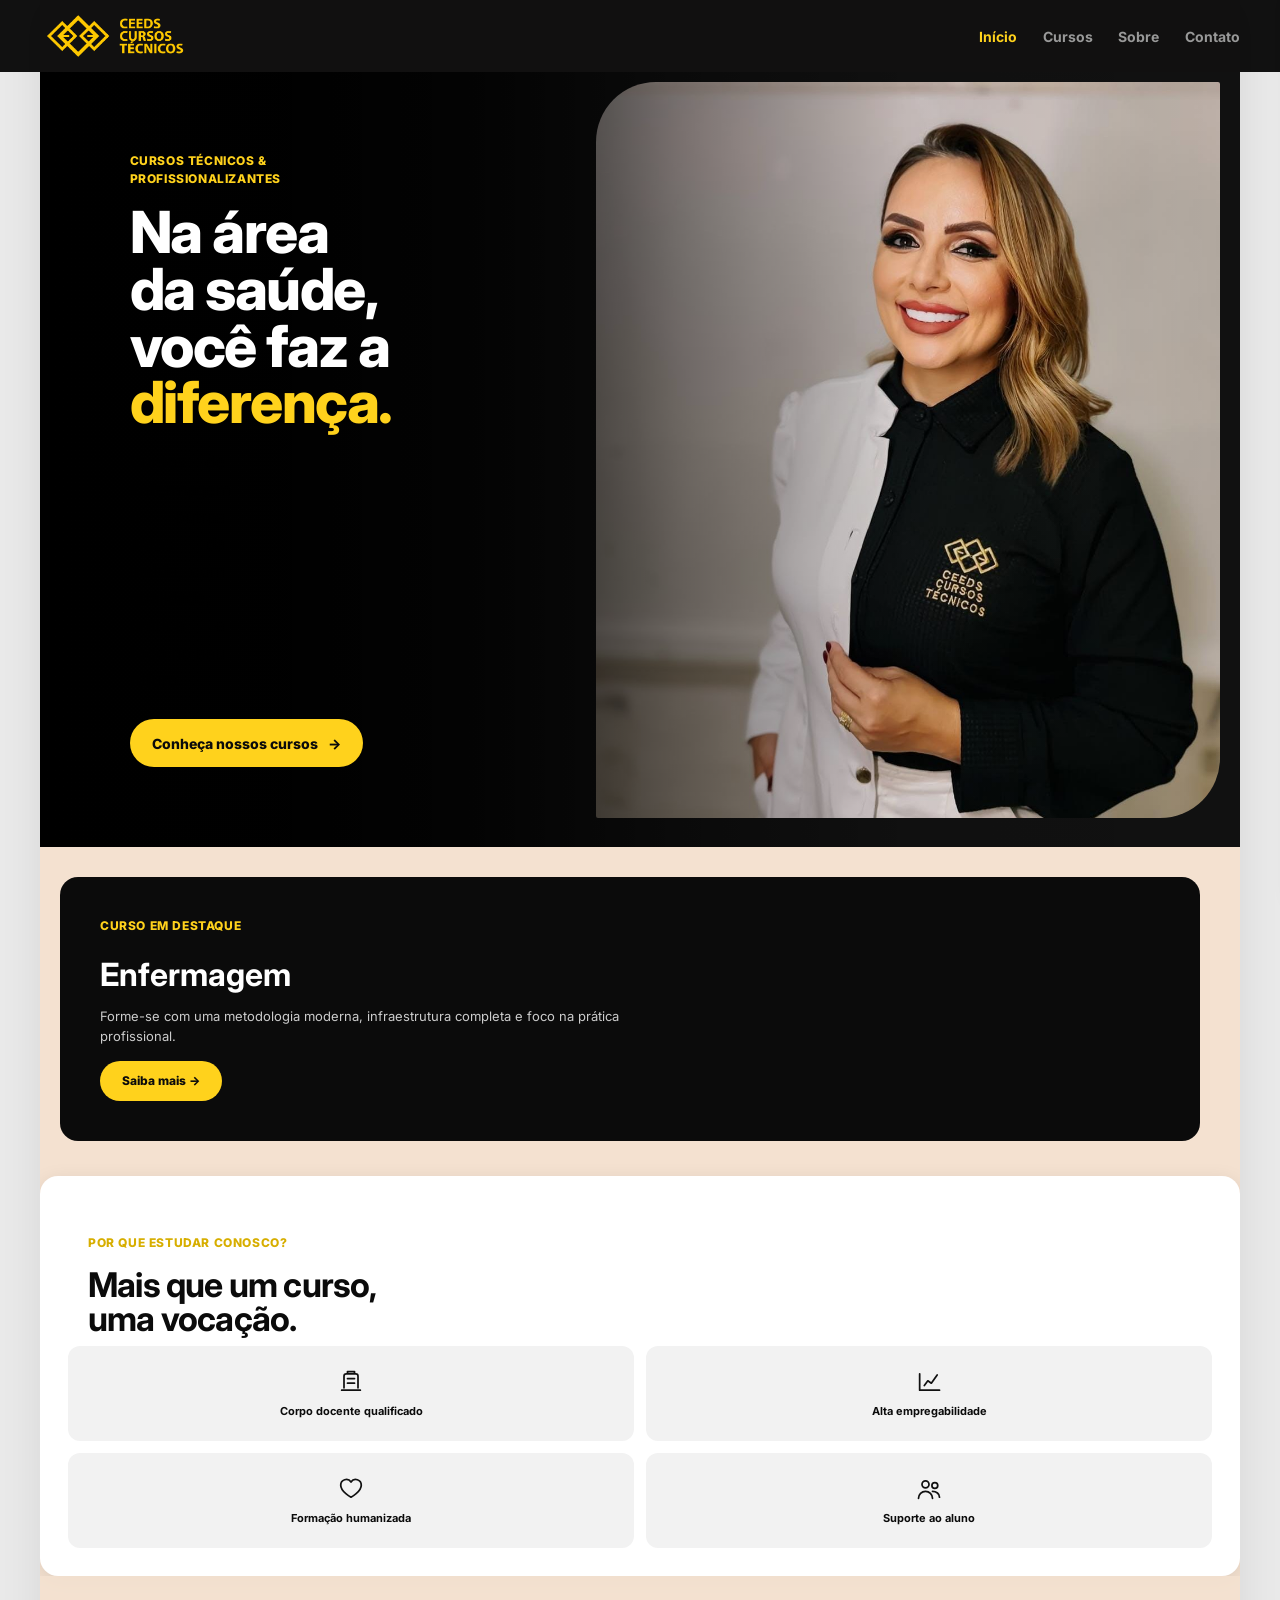
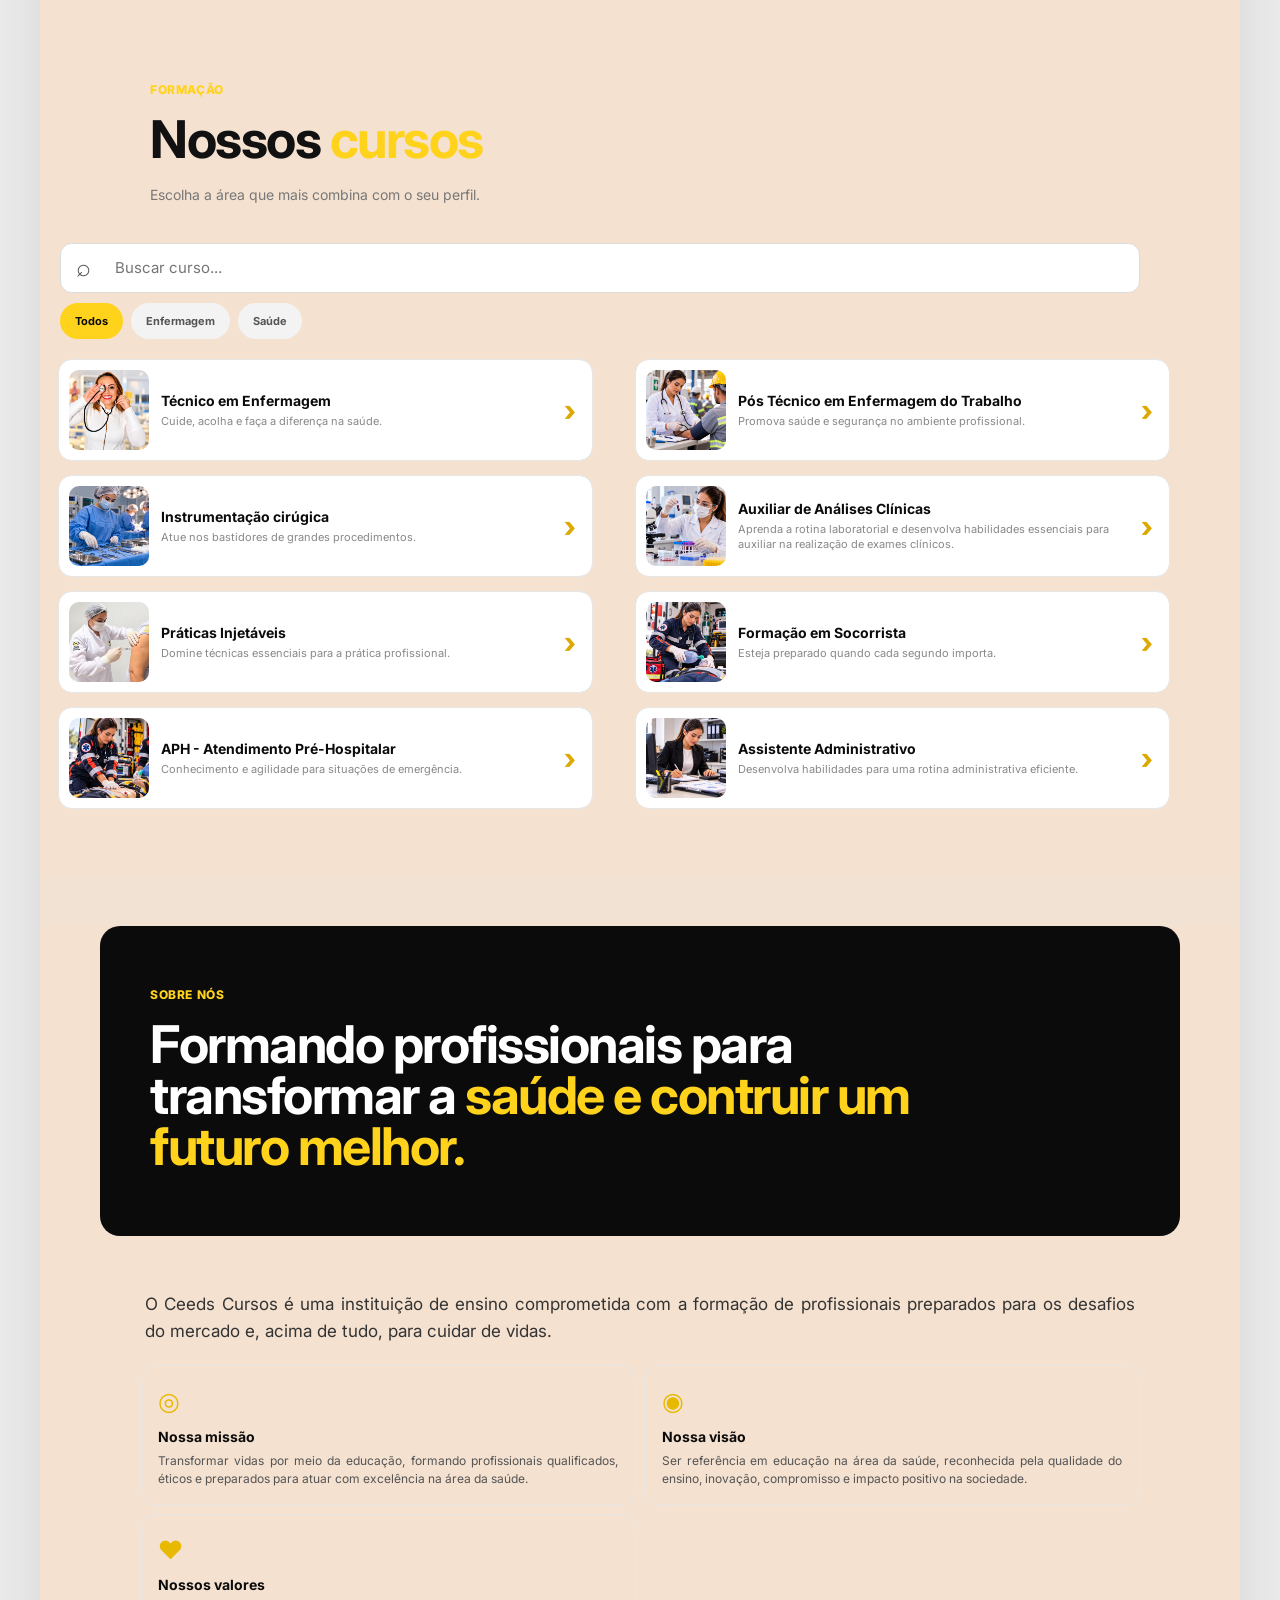
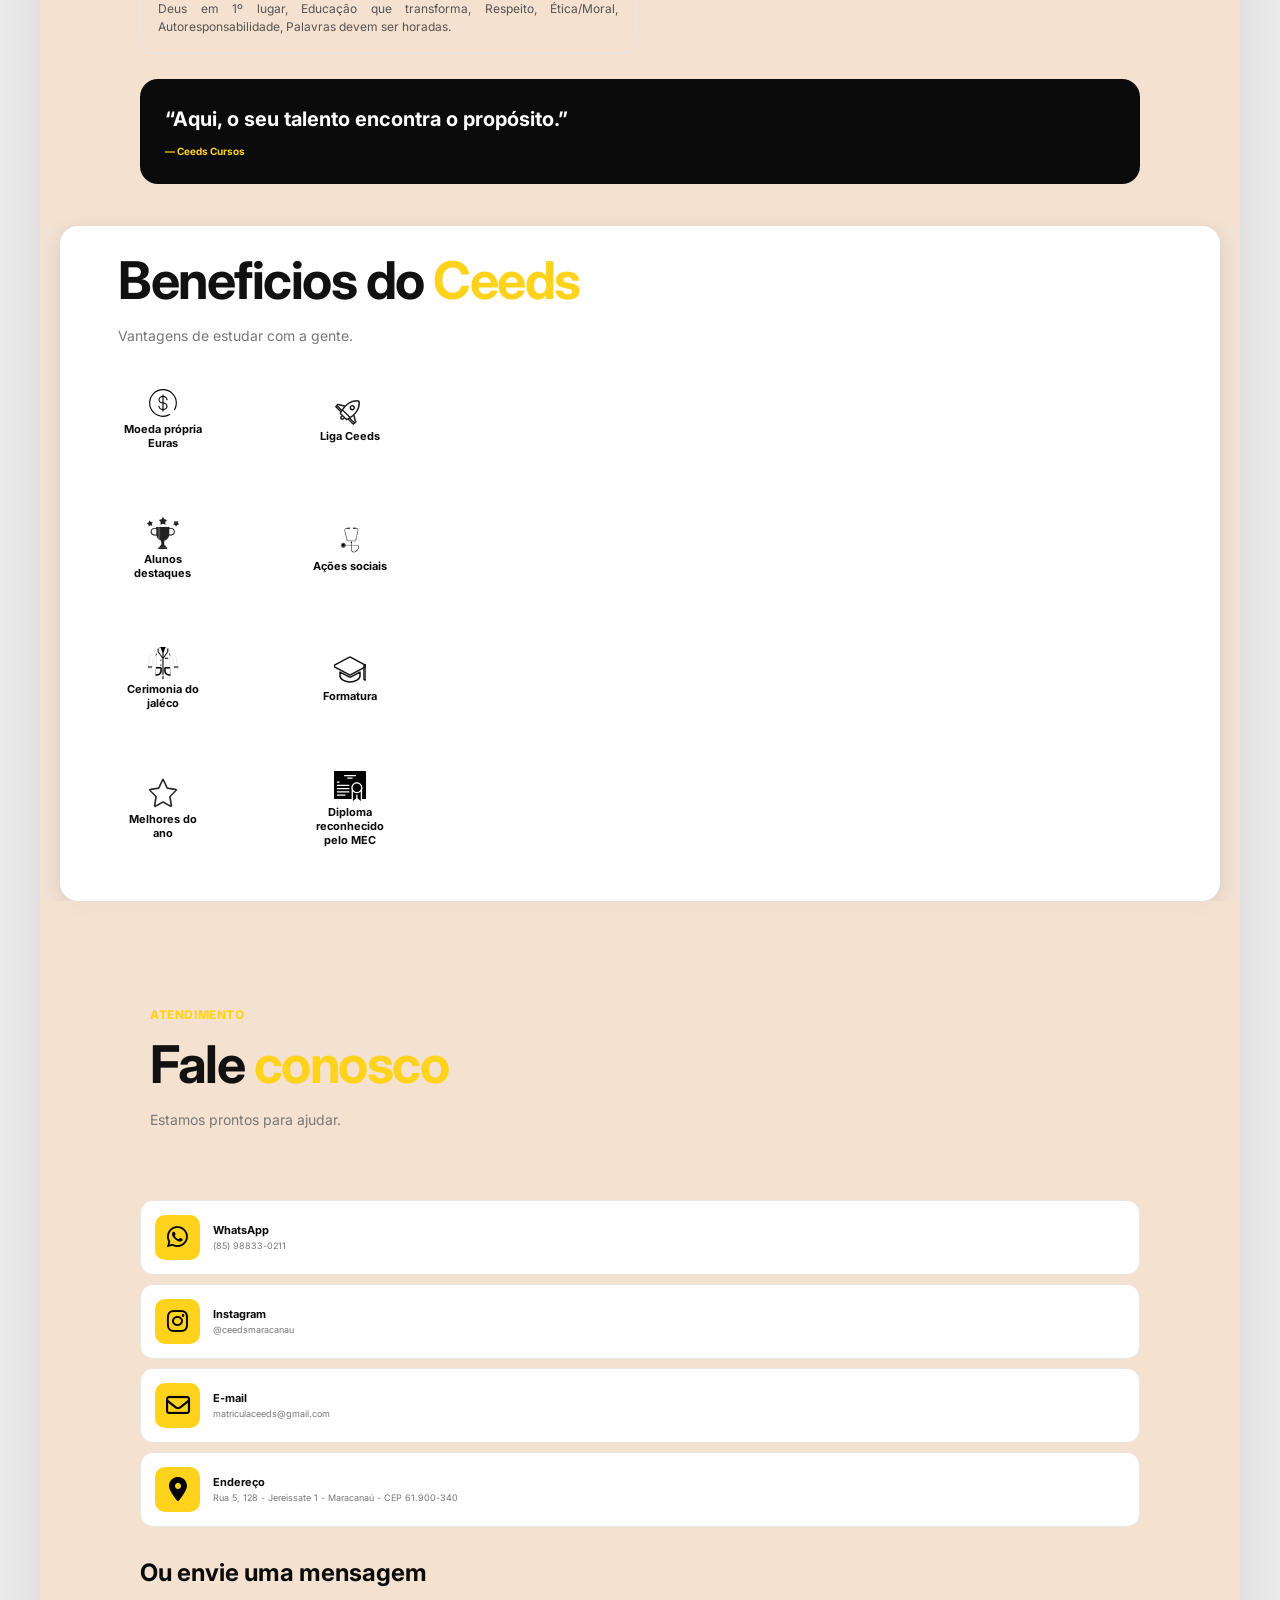
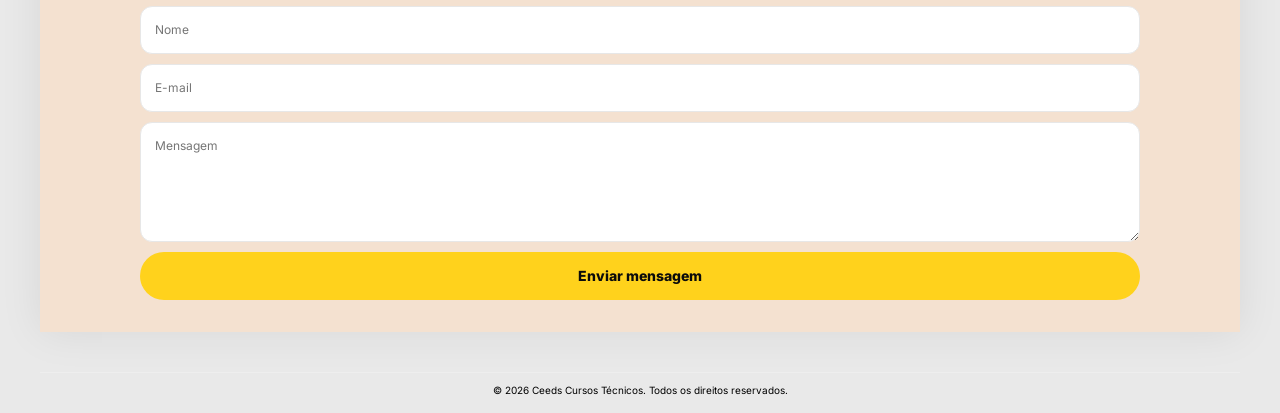
==== index.html @ 7eb90f72 "Add files via upload" ====
<!DOCTYPE html>
<html lang="pt-BR">

<head>
    <meta charset="UTF-8">
    <meta name="viewport" content="width=device-width, initial-scale=1.0">
    <meta name="description" content="Saúde em Foco - cursos na área da saúde">
    <title>CEEDS CURSOS | Formação para um futuro melhor</title>
    <link rel="stylesheet" href="style.css">
    <link rel="preconnect" href="https://fonts.googleapis.com">
    <link rel="preconnect" href="https://fonts.gstatic.com" crossorigin>
    <link rel="stylesheet" href="https://cdnjs.cloudflare.com/ajax/libs/font-awesome/6.5.2/css/all.min.css">
    <link rel="stylesheet" href="https://cdnjs.cloudflare.com/ajax/libs/font-awesome/6.5.2/css/all.min.css">
    <link href="https://fonts.googleapis.com/css2?family=Inter:wght@400;500;600;700;800&display=swap" rel="stylesheet">
</head>

<body>

    <!-- ================= HEADER ================= -->
    <header class="header" id="header">

        <a href="#inicio" class="logo">
            <img src="img/Logo-CEEDS-H2.png" alt="logo-ceeds">
        </a>

        <nav class="nav">
            <a href="#inicio" class="active">Início</a>
            <a href="#cursos">Cursos</a>
            <a href="#sobre">Sobre</a>
            <a href="#contato">Contato</a>
        </nav>

        <button class="menu-button" id="menuButton" aria-label="Abrir menu">
            ☰
        </button>

    </header>

    <!-- Barra lateral -->
    <aside class="side-menu" id="sideMenu">

        <button class="close-menu" id="closeMenu" aria-label="Fechar menu">
            ×
        </button>

        <nav>
            <a href="#inicio">Início</a>
            <a href="#cursos">Nossos cursos</a>
            <a href="#sobre">Sobre nós</a>
            <a href="#contato">Contate-nos</a>
        </nav>

    </aside>

    <!-- Fundo escuro -->
    <div class="menu-overlay" id="menuOverlay"></div>

    <main>

        <!-- ================= INÍCIO ================= -->
        <section id="inicio" class="page hero-page">


            <div class="hero-image">

                <img src="img/IMG-20260929-WA0006.jpg" alt="Cursos de saúde">

                <div class="hero-content">
                    <span class="eyebrow">
                        CURSOS TÉCNICOS & <br>PROFISSIONALIZANTES
                    </span>

                    <h1>
                        Na área <br>
                        da saúde,<br>
                        você faz a <em><br>diferença.</em>
                    </h1>

                    <p>
                        Cursos de Enfermagem e outras áreas da saúde,
                        com qualidade, prática e foco no seu futuro.
                    </p>

                    <a href="#cursos" class="btn btn-yellow">
                        Conheça nossos cursos <span>→</span>
                    </a>
                </div>
            </div>

            <article class="featured-course">
                <div>
                    <span class="eyebrow" id="destaque">CURSO EM DESTAQUE</span>
                    <h2>Enfermagem</h2>
                    <p>Forme-se com uma metodologia moderna, infraestrutura completa e foco na prática
                        profissional.</p>
                    <a href="cursos/enfermagem.html" class="btn btn-yellow">Saiba mais →</a>
                </div>
                <div class="featured-photo"></div>
            </article>


            <div class="reason-container">
                <div class="section-title">
                    <span class="eyebrow dark">POR QUE ESTUDAR CONOSCO?</span>
                    <h2>Mais que um curso,<br>uma vocação.</h2>
                </div>

                <div class="reason-grid">

                    <div class="reason-item">
                        <svg viewBox="0 0 24 24" aria-hidden="true">
                            <path d="M4 19h16M6 17V7a2 2 0 0 1 2-2h8a2 2 0 0 1 2 2v10M9 5V3h6v2M9 9h6M9 13h6" />
                        </svg>
                        <b>Corpo docente qualificado</b>
                    </div>

                    <div class="reason-item">
                        <svg viewBox="0 0 24 24" aria-hidden="true">
                            <path d="M4 19V5M4 19h17M8 15l3-4 3 2 5-7" />
                        </svg>
                        <b>Alta empregabilidade</b>
                    </div>

                    <div class="reason-item">
                        <svg viewBox="0 0 24 24" aria-hidden="true">
                            <path
                                d="M20.8 8.8c0 5.5-8.8 10.2-8.8 10.2S3.2 14.3 3.2 8.8A4.8 4.8 0 0 1 12 6a4.8 4.8 0 0 1 8.8 2.8Z" />
                        </svg>
                        <b>Formação humanizada</b>
                    </div>

                    <div class="reason-item">
                        <svg viewBox="0 0 24 24" aria-hidden="true">
                            <circle cx="9" cy="8" r="3" />
                            <circle cx="17" cy="9" r="2.5" />
                            <path d="M3 20c0-3.3 2.7-6 6-6s6 2.7 6 6M15 14c3.3 0 6 2.2 6 5" />
                        </svg>
                        <b>Suporte ao aluno</b>
                    </div>
                </div>
            </div>

        </section>

        <!-- ================= CURSOS ================= -->
        <section id="cursos" class="page">
            <div class="page-header">
                <span class="eyebrow">FORMAÇÃO</span>
                <h1>Nossos <em>cursos</em></h1>
                <p>Escolha a área que mais combina com o seu perfil.</p>
            </div>
            <div class="search-box">
                <span>⌕</span>
                <input type="text" id="searchInput" placeholder="Buscar curso...">
            </div>

            <div class="filters">
                <button class="filter active" data-category="Todos">Todos</button>
                <button class="filter" data-category="Enfermagem">Enfermagem</button>
                <button class="filter" data-category="Saúde">Saúde</button>
            </div>

            <div class="course-list">

                <a href="cursos/enfermagem.html" class="course-card" data-category="Enfermagem">
                    <img src="img/enfermagem.png" alt="Técnico em Enfermagem">

                    <div class="course-info">
                        <h3>Técnico em Enfermagem</h3>
                        <p>Cuide, acolha e faça a diferença na saúde.</p>
                    </div>

                    <b>›</b>
                </a>

                <a href="cursos/enf.trabalho.html" class="course-card" data-category="Enfermagem">
                    <img src="img/postecnico.png">

                    <div class="course-info">
                        <h3>Pós Técnico em Enfermagem do Trabalho</h3>
                        <p>Promova saúde e segurança no ambiente profissional.</p>
                    </div>
                    <b>›</b>
                </a>

                <a href="cursos/instrumentacao.html" class="course-card" data-category="Saúde">
                    <img src="img/instrumentacao.png">

                    <div class="course-info">
                        <h3>Instrumentação cirúgica</h3>
                        <p>Atue nos bastidores de grandes procedimentos.</p>
                    </div>
                    <b>›</b>
                </a>

                <a href="cursos/an.clinica.html" class="course-card" data-category="Saúde">
                    <img src="img/an.clinicas.png">

                    <div class="course-info">
                        <h3>Auxiliar de Análises Clínicas</h3>
                        <p>Aprenda a rotina laboratorial e desenvolva habilidades essenciais para auxiliar na realização
                            de exames clínicos.</p>
                    </div>
                    <b>›</b>
                </a>

                <a href="cursos/injetaveis.html" class="course-card" data-category="Saúde">
                    <img src="img/injetaveis.png">

                    <div class="course-info">
                        <h3>Práticas Injetáveis</h3>
                        <p>Domine técnicas essenciais para a prática profissional.</p>
                    </div>
                    <b>›</b>
                </a>

                <a href="cursos/socorrista.html" class="course-card" data-category="Saúde">
                    <img src="img/socorrista.png">

                    <div class="course-info">
                        <h3>Formação em Socorrista</h3>
                        <p>Esteja preparado quando cada segundo importa.</p>
                    </div>
                    <b>›</b>
                </a>

                <a href="cursos/aph.html" class="course-card" data-category="Saúde">
                    <img src="img/aph.png">

                    <div class="course-info">
                        <h3>APH - Atendimento Pré-Hospitalar</h3>
                        <p>Conhecimento e agilidade para situações de emergência.</p>
                    </div>
                    <b>›</b>
                </a>

                <a href="cursos/adm.html" class="course-card" data-category="Saúde">
                    <img src="img/adm.jpg">

                    <div class="course-info">
                        <h3>Assistente Administrativo</h3>
                        <p>Desenvolva habilidades para uma rotina administrativa eficiente.</p>
                    </div>
                    <b>›</b>
                </a>

            </div>
        </section>

        <!-- ================= SOBRE ================= -->
        <section id="sobre" class="page">
            <div class="page-header dark-header">
                <span class="eyebrow">SOBRE NÓS</span>
                <h1>Formando profissionais para transformar a <em> saúde e contruir um futuro melhor.</em></h1>
            </div>

            <div class="content">
                <p class="lead">O Ceeds Cursos é uma instituição de ensino comprometida com a formação de profissionais
                    preparados para os desafios do mercado e, acima de tudo, para cuidar de vidas.</p>

                <div class="mission-grid">
                    <div><span>◎</span>
                        <h3>Nossa missão</h3>
                        <p>Transformar vidas por meio da educação, formando profissionais qualificados, éticos e
                            preparados para atuar com excelência na área da saúde.</p>
                    </div>
                    <div><span>◉</span>
                        <h3>Nossa visão</h3>
                        <p>Ser referência em educação na área da saúde, reconhecida pela qualidade do ensino, inovação,
                            compromisso e impacto positivo na sociedade.</p>
                    </div>
                    <div><span>♥</span>
                        <h3>Nossos valores</h3>
                        <p>Deus em 1º lugar, Educação que transforma, Respeito, Ética/Moral, Autoresponsabilidade,
                            Palavras devem ser horadas.</p>
                    </div>
                </div>

                <div class="quote">“Aqui, o seu talento encontra o propósito.”<small>— Ceeds Cursos</small></div>
            </div>
        </section>

        <!-- ================= Beneficios ================= -->
        <section id="processo" class="page">
            <div class="page-header">
                <h1>Beneficios do <em>Ceeds</em></h1>
                <p>Vantagens de estudar com a gente.</p>
            </div>

            <div class="beneficio-grid">
                <div class="beneficio">
                    <svg viewBox="0 0 24 24" fill="none" xmlns="http://www.w3.org/2000/svg"
                        transform="rotate(0)matrix(-1, 0, 0, -1, 0, 0)">
                        <g id="SVGRepo_bgCarrier" stroke-width="0"></g>
                        <g id="SVGRepo_tracerCarrier" stroke-linecap="round" stroke-linejoin="round"></g>
                        <g id="SVGRepo_iconCarrier">
                            <path d="M12 6V18" stroke="#000000" stroke-width="0.8399999999999999"
                                stroke-linecap="round"></path>
                            <path
                                d="M15 9.5C15 8.11929 13.6569 7 12 7C10.3431 7 9 8.11929 9 9.5C9 10.8807 10.3431 12 12 12C13.6569 12 15 13.1193 15 14.5C15 15.8807 13.6569 17 12 17C10.3431 17 9 15.8807 9 14.5"
                                stroke="#000000" stroke-width="0.8399999999999999" stroke-linecap="round"></path>
                            <path
                                d="M7 3.33782C8.47087 2.48697 10.1786 2 12 2C17.5228 2 22 6.47715 22 12C22 17.5228 17.5228 22 12 22C6.47715 22 2 17.5228 2 12C2 10.1786 2.48697 8.47087 3.33782 7"
                                stroke="#000000" stroke-width="0.8399999999999999" stroke-linecap="round"></path>
                        </g>
                    </svg>
                    <b>Moeda própria<br>Euras</b>
                </div>

                <div class="beneficio">
                    <svg version="1.0" id="Layer_1" xmlns="http://www.w3.org/2000/svg"
                        xmlns:xlink="http://www.w3.org/1999/xlink" viewBox="-7.68 -7.68 79.36 79.36"
                        enable-background="new 0 0 64 64" xml:space="preserve" fill="#000000" transform="rotate(45)"
                        stroke="#000000" stroke-width="0.256">
                        <g id="SVGRepo_bgCarrier" stroke-width="0"></g>
                        <g id="SVGRepo_tracerCarrier" stroke-linecap="round" stroke-linejoin="round"></g>
                        <g id="SVGRepo_iconCarrier">
                            <g>
                                <path fill="#000000"
                                    d="M63.029,42.285l-15.054-9.032c0,0.004,0,0.009-0.001,0.013C47.984,32.844,48,32.427,48,32 c0-16.026-7.692-26.865-14.891-31.664C32.773,0.112,32.387,0,32,0s-0.773,0.112-1.109,0.336C23.692,5.135,16,15.974,16,32 c0,0.427,0.016,0.844,0.025,1.266c-0.001-0.004-0.001-0.009-0.001-0.013L0.971,42.285C0.368,42.646,0,43.297,0,44v6 c0,1.104,0.896,2,2,2h17.188c0.516,1.627,0.904,2.617,0.954,2.742C20.447,55.502,21.183,56,22,56h5c0,4.785,2.585,8,5,8 c2.396,0,4.961-3.166,5-7.891c0.002-0.036,0.003-0.072,0.003-0.109H42c0.817,0,1.553-0.498,1.857-1.258 c0.05-0.125,0.438-1.115,0.954-2.742H62c1.104,0,2-0.896,2-2v-6C64,43.297,63.632,42.646,63.029,42.285z M32,2c6,4,14,14,14,30 c0,4.401-0.539,8.531-1.221,12H19.221C18.539,40.531,18,36.401,18,32C18,16,26,6,32,2z M2,44l14.117-8.471 c0.234,3.901,0.814,7.484,1.472,10.471H2V44z M2,50v-2h16.059c0.182,0.728,0.362,1.396,0.54,2.022 c-0.003-0.008-0.005-0.015-0.007-0.022H2z M32,62c-1,0-3-2-3-6h6C35,60,33,62,32,62z M42,54H22c0,0-1.254-3.136-2.357-8h24.715 C43.254,50.864,42,54,42,54z M62,50H45.408c-0.002,0.008-0.004,0.015-0.007,0.022c0.178-0.626,0.358-1.295,0.54-2.022H62V50z M62,46H46.411c0.657-2.986,1.237-6.569,1.472-10.471L62,44V46z">
                                </path>
                                <path fill="#000000"
                                    d="M32,30c3.313,0,6-2.687,6-6s-2.687-6-6-6s-6,2.687-6,6S28.687,30,32,30z M32,20c2.209,0,4,1.791,4,4 s-1.791,4-4,4s-4-1.791-4-4S29.791,20,32,20z">
                                </path>
                            </g>
                        </g>
                    </svg>
                    <b>Liga Ceeds</b>
                </div>

                <div class="beneficio">
                    <svg version="1.1" id="Layer_1" xmlns="http://www.w3.org/2000/svg"
                        xmlns:xlink="http://www.w3.org/1999/xlink" viewBox="0 0 512 512" xml:space="preserve"
                        fill="#000000">
                        <g id="SVGRepo_bgCarrier" stroke-width="0"></g>
                        <g id="SVGRepo_tracerCarrier" stroke-linecap="round" stroke-linejoin="round"></g>
                        <g id="SVGRepo_iconCarrier">
                            <g>
                                <path style="fill:#212121;"
                                    d="M150.085,294.683h-31.549c-33.241,0-60.285-27.044-60.285-60.285s27.044-60.285,60.285-60.285 h31.549c4.328,0,7.837,3.509,7.837,7.837c0,4.328-3.509,7.837-7.837,7.837h-31.549c-24.599,0-44.612,20.013-44.612,44.612 s20.013,44.612,44.612,44.612h31.549c4.328,0,7.837,3.509,7.837,7.837S154.413,294.683,150.085,294.683z">
                                </path>
                                <path style="fill:#212121;"
                                    d="M385.806,294.683h-31.549c-4.328,0-7.837-3.509-7.837-7.837s3.509-7.837,7.837-7.837h31.549 c24.599,0,44.612-20.013,44.612-44.612s-20.013-44.612-44.612-44.612h-31.549c-4.328,0-7.837-3.509-7.837-7.837 c0-4.328,3.509-7.837,7.837-7.837h31.549c33.241,0,60.285,27.044,60.285,60.285S419.047,294.683,385.806,294.683z">
                                </path>
                            </g>
                            <path style="fill:#212121;"
                                d="M273.922,435.635v-78.734h-43.505v78.734c0,13.374-10.842,24.215-24.216,24.215l0,0v22.675h92.744 v-22.675h-0.808C284.763,459.851,273.922,449.009,273.922,435.635z">
                            </path>
                            <rect x="230.41" y="351.397" style="fill:#212121;" width="43.133" height="48.857"></rect>
                            <path style="fill:#212121;"
                                d="M354.257,161.958v113.072c0,56.148-45.939,102.085-102.085,102.085l0,0 c-56.148,0-102.085-45.939-102.085-102.085V161.958H354.257z">
                            </path>
                            <g>
                                <path style="opacity:0.47;fill:#212121;enable-background:new ;"
                                    d="M323.114,161.958v81.928 c0,56.148-45.939,102.085-102.085,102.085l0,0c-20.148,0-38.98-5.916-54.848-16.096c18.189,28.352,49.991,47.239,85.991,47.239l0,0 c56.148,0,102.085-45.939,102.085-102.085V161.958H323.114z">
                                </path>
                                <polygon style="fill:#212121;"
                                    points="28.643,85.924 40.895,57.281 61.398,80.736 92.425,83.537 76.454,110.285 83.378,140.659 53.005,133.735 26.256,149.706 23.455,118.679 0,98.176 ">
                                </polygon>
                                <polygon style="fill:#212121;"
                                    points="233.163,37.611 255.835,1.761 278.317,37.731 319.418,48.216 292.156,80.713 294.885,123.041 255.554,107.156 216.14,122.831 219.094,80.517 192.006,47.877 ">
                                </polygon>
                                <polygon style="fill:#212121;"
                                    points="465.212,76.285 494.128,64.695 492.041,95.778 512,119.699 481.793,127.319 465.212,153.692 448.629,127.319 418.422,119.699 438.381,95.778 436.294,64.695 ">
                                </polygon>
                            </g>
                            <rect x="186.295" y="482.531" style="fill:#32312f;" width="131.647" height="27.708"></rect>
                            <rect x="150.089" y="161.957" style="fill:#212121;" width="204.173" height="33.924"></rect>
                            <rect x="186.295" y="496.376" style="fill:#212121;" width="131.647" height="13.854"></rect>
                            <path style="opacity:0.22;fill:#FFFFFF;enable-background:new ;"
                                d="M174.372,340.382c9.583,11.446,21.614,20.777,35.268,27.17 V161.958h-35.268V340.382z">
                            </path>
                        </g>
                    </svg>
                    <b>Alunos<br>destaques</b>
                </div>

                <div class="beneficio">
                    <svg viewBox="-61.44 -61.44 1146.88 1146.88" class="icon" version="1.1"
                        xmlns="http://www.w3.org/2000/svg" fill="#000000" stroke="#000000" stroke-width="6.144">
                        <g id="SVGRepo_bgCarrier" stroke-width="0"></g>
                        <g id="SVGRepo_tracerCarrier" stroke-linecap="round" stroke-linejoin="round"></g>
                        <g id="SVGRepo_iconCarrier">
                            <path d="M272.2 696.2m-59.3 0a59.3 59.3 0 1 0 118.6 0 59.3 59.3 0 1 0-118.6 0Z"
                                fill="#000000"></path>
                            <path
                                d="M392.1 485.4l-62.5-253v-0.1c-0.6-3-1.4-6.3-2.2-9.8-7.2-31.8-18.1-79.8 7.2-111.5 15.8-19.7 43.3-29.7 81.9-29.7v15c-33.8 0-57.4 8.1-70.2 24.1-20.8 26.1-10.9 69.8-4.3 98.8 0.8 3.5 1.6 6.8 2.2 9.9l62.4 252.8-14.5 3.5zM731.5 485.1l-14.6-3.6 62.4-252.4c0.9-4.6 2-9.5 3.1-14.6 6.6-29.7 15.6-70.4-3.8-94.6-12.6-15.7-36.6-23.7-71.5-23.7v-15c40.2 0 67.4 9.6 83.2 29.3 23.9 29.8 14 74.5 6.8 107.2-1.1 5.2-2.2 10-3.1 14.4l-0.1 0.4-62.4 252.6zM645.6 952.4c-22.4 0-44.1-7.9-61.5-22.6-21.3-18.1-33.6-44.6-33.6-72.6l0.5-254.6h21.5l-0.2 84.8h188.1c20.1 0 38.4 8.4 51.4 23.8 12.4 14.5 19.3 34.1 19.5 55 0.4 39.7-20.4 82.6-58.6 120.8-33.8 33.8-76.6 58.4-111.7 64.1-5.1 0.9-10.2 1.3-15.4 1.3zM559 610.6l-0.4 246.6c0 25.6 11.2 49.9 30.7 66.5s45.2 23.7 70.5 19.6c33.5-5.5 74.7-29.2 107.4-61.9 36.7-36.7 56.7-77.5 56.3-115-0.2-19.1-6.5-36.8-17.6-49.9-11.7-13.7-27.4-21-45.3-21H572.4v5.5h180.8c40.8 0 63.4 24.3 63.7 68.4 0.2 33.1-18.8 71.6-51.9 105.7-30.2 31-68.7 54.6-100.5 61.5-26.1 5.7-50.6 0.5-69.1-14.4-19.9-16-31.2-42.4-31.2-72.3l0.4-239.3H559z m13.4 98.4l-0.3 140.9c0 27.5 10.3 51.5 28.2 66 16.6 13.4 38.7 17.9 62.3 12.8 30.4-6.6 67.4-29.3 96.5-59.2 31.7-32.6 49.8-69.1 49.7-100.1-0.1-27.6-9.9-60.4-55.7-60.4H572.4z"
                                fill="#000000"></path>
                            <path
                                d="M557.3 709h-216v-21.5h215.8v8H349.3v5.5h208zM272.2 728.3c-17.7 0-32.1-14.4-32.1-32.1 0-17.7 14.4-32.1 32.1-32.1s32.1 14.4 32.1 32.1c0.1 17.7-14.3 32.1-32.1 32.1z m0-56.3c-13.3 0-24.1 10.8-24.1 24.1s10.8 24.1 24.1 24.1 24.1-10.8 24.1-24.1c0.1-13.2-10.8-24.1-24.1-24.1z"
                                fill="#000000"></path>
                            <path
                                d="M272.2 780.7c-46.6 0-84.5-37.9-84.5-84.5s37.9-84.5 84.5-84.5 84.5 37.9 84.5 84.5c0.1 46.6-37.8 84.5-84.5 84.5z m0-154.1c-38.3 0-69.5 31.2-69.5 69.5s31.2 69.5 69.5 69.5 69.5-31.2 69.5-69.5-31.1-69.5-69.5-69.5z"
                                fill="#000000"></path>
                            <path d="M581.4 615.7h-38.9v-52.5h38.9v52.5z m-24-15h8.9v-22.5h-8.9v22.5z" fill="#000000">
                            </path>
                            <path
                                d="M657.1 570H466.4c-37.2 0-63.8-25-78.9-74.3v-0.2l-2-7.9c-0.6-2.4-0.1-4.9 1.4-6.9s3.8-3.1 6.3-3.1h14.5c3 0 5.6 2 6.4 4.8 11 37.9 24.6 59.8 62 59.8h171.5c36.6 0 49.2-19.3 62.3-59.9 0.9-2.8 3.5-4.7 6.4-4.7h14.4c2.5 0 4.8 1.1 6.3 3.1s2 4.5 1.4 6.9l-2 7.6c-14.1 48.3-42.2 74.8-79.3 74.8z m-261.9-76.5c14.2 46.1 37.5 68.6 71.2 68.6h190.7c18 0 33.6-6.9 46.3-20.6 10.7-11.6 19.5-28.3 25.3-48.3l1.9-7.4h-13.5c-13.9 42.8-28.6 64.5-69.6 64.5H476.1c-41.7 0-58-25.8-69.4-64.5h-13.6l2.1 7.7zM494.2 86.6V91h-72v-4.4h72m3-15h-78c-6.6 0-12 5.4-12 12V94c0 6.6 5.4 12 12 12h78c6.6 0 12-5.4 12-12V83.6c0-6.6-5.4-12-12-12zM702.4 86.6V91h-72v-4.4h72m3-15h-78c-6.6 0-12 5.4-12 12V94c0 6.6 5.4 12 12 12h78c6.6 0 12-5.4 12-12V83.6c0-6.6-5.4-12-12-12z"
                                fill="#000000"></path>
                        </g>
                    </svg>
                    <b>Ações sociais</b>
                </div>

                <div class="beneficio">
                    <svg height="200px" width="200px" version="1.1" id="Layer_1" xmlns="http://www.w3.org/2000/svg"
                        xmlns:xlink="http://www.w3.org/1999/xlink" viewBox="0 0 512 512" xml:space="preserve"
                        fill="#000000">
                        <g id="SVGRepo_bgCarrier" stroke-width="0"></g>
                        <g id="SVGRepo_tracerCarrier" stroke-linecap="round" stroke-linejoin="round"></g>
                        <g id="SVGRepo_iconCarrier">
                            <path style="fill:#ffffff;"
                                d="M495.792,351.535H442.27c-2.577,0-4.772-1.873-5.175-4.419l-3.28-20.69l-2.591-16.321L410.848,181.53 l-11.086-12.048l-22.037-23.949l-19.184-20.856l8.976,194.09l1.097,23.709l4.326,93.686l1.108,23.677l2.16,46.68 c0.138,2.985-2.245,5.482-5.234,5.482H141.026c-2.988,0-5.372-2.496-5.234-5.482l2.16-46.68l6.531-141.072l8.965-193.755l0.01-0.334 l-14.336,15.579l-37.972,41.273L80.775,310.115l-2.591,16.311l-3.28,20.69c-0.403,2.545-2.598,4.419-5.175,4.419H16.207 c-3.289,0-5.765-2.995-5.146-6.224l3.615-18.884l3.135-16.332l28.891-150.862L151.683,38.201c1.724-1.975,3.709-3.647,5.904-4.974 c1.661-1.045,3.459-1.86,5.339-2.476c2.508-0.825,5.183-1.275,7.889-1.275h15.82l0.972-1.055L213.729,0h83.352l25.14,27.345 l1.003,1.087l0.951,1.045c0,0,9.644,0.031,16.091,0.042h2.288c1.829,0,3.605,0.24,5.339,0.711c4.775,1.264,9.101,4.159,12.424,7.973 l57.94,66.8l21.358,24.628l25.684,29.602l28.891,150.862l3.135,16.332l3.615,18.884C501.557,348.54,499.081,351.535,495.792,351.535 z">
                            </path>
                            <g>
                                <path style="fill:#000000;"
                                    d="M255.406,447.827c-4.512,0-8.169-3.657-8.169-8.169V174.699c0-4.512,3.657-8.169,8.169-8.169 s8.169,3.657,8.169,8.169v264.959C263.575,444.168,259.918,447.827,255.406,447.827z">
                                </path>
                                <path style="fill:#000000;"
                                    d="M340.266,29.523v39.353c0,4.368-1.318,8.627-3.769,12.232l-63.098,92.79 c-8.507,12.493-27.481,12.493-35.987,0l-63.098-92.79c-2.45-3.605-3.769-7.864-3.769-12.232V29.587 c0.12-0.032,0.229-0.076,0.348-0.109h15.739l27.099-29.474h83.346l27.099,29.474C324.179,29.479,333.818,29.511,340.266,29.523z">
                                </path>
                            </g>
                            <path style="fill:#000000;"
                                d="M213.73,0l32.227,93.692c3.092,8.989,15.806,8.989,18.898,0L297.082,0H213.73z"></path>
                            <g>
                                <path style="fill:#000000;"
                                    d="M374.038,459.832c-0.368,0.024-0.723,0.036-1.091,0.036h-18.533 c-43.801,0-79.445-35.644-79.445-79.445V342.48c0-13.102,10.612-23.715,23.715-23.715h68.832l1.102,23.715l4.328,93.673 L374.038,459.832z">
                                </path>
                                <path style="fill:#000000;"
                                    d="M237.039,342.48v37.943c0,43.801-35.644,79.445-79.445,79.445h-18.533 c-0.368,0-0.736-0.011-1.102-0.036l6.521-141.066h68.844C226.414,318.765,237.039,329.378,237.039,342.48z">
                                </path>
                            </g>
                            <path style="fill:#000000;"
                                d="M332.092,188.796H294.15c-4.512,0-8.169-3.657-8.169-8.169c0-4.512,3.657-8.169,8.169-8.169h37.942 c4.512,0,8.169,3.657,8.169,8.169C340.261,185.139,336.604,188.796,332.092,188.796z">
                            </path>
                            <g>
                                <path style="fill:#000000;"
                                    d="M221.613,218.703c-4.512,0-8.169-3.657-8.169-8.169v-3.558c0-4.512,3.657-8.169,8.169-8.169 c4.512,0,8.169,3.657,8.169,8.169v3.558C229.782,215.045,226.125,218.703,221.613,218.703z">
                                </path>
                                <path style="fill:#000000;"
                                    d="M221.613,299.07c-4.512,0-8.169-3.657-8.169-8.169v-3.558c0-4.512,3.657-8.169,8.169-8.169 c4.512,0,8.169,3.657,8.169,8.169v3.558C229.782,295.413,226.125,299.07,221.613,299.07z">
                                </path>
                            </g>
                            <g>
                                <polygon style="fill:#ffffff;"
                                    points="247.237,97.413 247.237,162.69 186.633,73.57 186.633,29.479 187.602,28.422 213.732,0.004 ">
                                </polygon>
                                <polygon style="fill:#ffffff;"
                                    points="297.082,0 263.575,97.413 263.575,162.686 324.178,73.573 324.178,29.479 ">
                                </polygon>
                            </g>
                            <path style="fill:#000000;"
                                d="M263.575,474.095V512h-16.338v-37.905c0-4.51,3.659-8.169,8.169-8.169 S263.575,469.587,263.575,474.095z">
                            </path>
                            <g>
                                <path style="fill:#ffffff;"
                                    d="M372.947,436.153h-18.533c-30.782,0-55.73-24.948-55.73-55.73V342.48h69.935L372.947,436.153z">
                                </path>
                                <path style="fill:#ffffff;"
                                    d="M139.058,436.153h18.533c30.782,0,55.73-24.948,55.73-55.73V342.48h-69.935L139.058,436.153z">
                                </path>
                            </g>
                            <g>
                                <path style="fill:#000000;"
                                    d="M497.319,326.43h-63.502l-2.592-16.328c0.087-0.01,0.163-0.01,0.251-0.01h62.717L497.319,326.43z">
                                </path>
                                <path style="fill:#000000;"
                                    d="M80.772,310.114L78.18,326.43H14.679l3.126-16.338h62.619 C80.543,310.092,80.653,310.092,80.772,310.114z">
                                </path>
                            </g>
                            <g>
                                <path style="fill:#000000;"
                                    d="M153.458,107.353v17.324l-14.336,15.579l6.207-33.656 C146.228,101.7,153.458,102.358,153.458,107.353z">
                                </path>
                                <path style="fill:#000000;"
                                    d="M358.551,107.353v17.324l14.336,15.579l-6.207-33.656 C365.781,101.7,358.551,102.358,358.551,107.353z">
                                </path>
                                <polygon style="fill:#000000;"
                                    points="153.448,125.012 153.458,124.677 153.458,124.991 "></polygon>
                            </g>
                        </g>
                    </svg>
                    <b>Cerimonia do<br>jaléco</b>
                </div>

                <div class="beneficio">
                    <svg height="200px" width="200px" version="1.1" id="Icons" xmlns="http://www.w3.org/2000/svg"
                        xmlns:xlink="http://www.w3.org/1999/xlink" viewBox="0 0 32 32" xml:space="preserve"
                        fill="#000000">
                        <g id="SVGRepo_bgCarrier" stroke-width="0"></g>
                        <g id="SVGRepo_tracerCarrier" stroke-linecap="round" stroke-linejoin="round"></g>
                        <g id="SVGRepo_iconCarrier">
                            <style type="text/css">
                                .st0 {
                                    fill: #000000;
                                }
                            </style>
                            <g>
                                <path
                                    d="M31,26c-0.6,0-1-0.4-1-1V12c0-0.6,0.4-1,1-1s1,0.4,1,1v13C32,25.6,31.6,26,31,26z">
                                </path>
                            </g>
                            <g>
                                <path
                                    d="M16,21c-0.2,0-0.3,0-0.5-0.1l-15-8C0.2,12.7,0,12.4,0,12s0.2-0.7,0.5-0.9l15-8c0.3-0.2,0.6-0.2,0.9,0l15,8 c0.3,0.2,0.5,0.5,0.5,0.9s-0.2,0.7-0.5,0.9l-15,8C16.3,21,16.2,21,16,21z">
                                </path>
                            </g>
                            <path
                                d="M17.4,22.6C17,22.9,16.5,23,16,23s-1-0.1-1.4-0.4L6,18.1V22c0,3.1,4.9,6,10,6s10-2.9,10-6v-3.9L17.4,22.6z">
                            </path>
                        </g>
                    </svg>
                    <b>Formatura</b>
                </div>

                <div class="beneficio">
                    <svg version="1.0" id="Layer_1" xmlns="http://www.w3.org/2000/svg"
                        xmlns:xlink="http://www.w3.org/1999/xlink" width="256px" height="256px"
                        viewBox="-5.12 -5.12 74.24 74.24" enable-background="new 0 0 64 64" xml:space="preserve"
                        fill="#000000" stroke="#000000" stroke-width="1.7920000000000003">
                        <g id="SVGRepo_bgCarrier" stroke-width="0"></g>
                        <g id="SVGRepo_tracerCarrier" stroke-linecap="round" stroke-linejoin="round"></g>
                        <g id="SVGRepo_iconCarrier">
                            <path fill="#231F20"
                                d="M32.001,2.484c0.279,0,0.463,0.509,0.463,0.509l8.806,18.759l20.729,3.167L47,40.299L50.541,62 l-18.54-10.254L13.461,62l3.541-21.701L2.003,24.919l20.729-3.167L31.53,3.009C31.53,3.009,31.722,2.484,32.001,2.484 M32.001,0.007 c-0.775,0-1.48,0.448-1.811,1.15l-8.815,18.778L1.701,22.941c-0.741,0.113-1.356,0.632-1.595,1.343 c-0.238,0.71-0.059,1.494,0.465,2.031l14.294,14.657l-3.378,20.704c-0.124,0.756,0.195,1.517,0.822,1.957 C12.653,63.877,13.057,64,13.461,64c0.332,0,0.666-0.084,0.968-0.25l17.572-9.719l17.572,9.719c0.302,0.166,0.636,0.25,0.968,0.25 c0.404,0,0.808-0.123,1.151-0.366c0.627-0.44,0.946-1.201,0.822-1.957l-3.378-20.704l14.294-14.657 c0.523-0.537,0.703-1.321,0.465-2.031c-0.238-0.711-0.854-1.229-1.595-1.343l-19.674-3.006L33.812,1.157 C33.481,0.455,32.776,0.007,32.001,0.007L32.001,0.007z">
                            </path>
                        </g>
                    </svg>
                    <b>Melhores do<br>ano</b>
                </div></s>

                <div class="beneficio">
                    <svg style="fill:#000000; stroke:none; opacity:1;" fill="#000000" height="40px" width="40px"
                        version="1.1" id="Layer_1" xmlns="http://www.w3.org/2000/svg"
                        xmlns:xlink="http://www.w3.org/1999/xlink" viewBox="0 0 490 490" xml:space="preserve">
                        <g id="SVGRepo_bgCarrier" stroke-width="0"></g>
                        <g id="SVGRepo_tracerCarrier" stroke-linecap="round" stroke-linejoin="round"></g>
                        <g id="SVGRepo_iconCarrier">
                            <g>
                                <g>
                                    <g>
                                        <path
                                            d="M480,15.871H10c-5.523,0-10,4.477-10,10v410c0,5.523,4.477,10,10,10h260V299.577c-3.229-8.972-5-18.635-5-28.706 c0-46.869,38.131-85,85-85c46.869,0,85,38.131,85,85c0,10.071-1.771,19.733-5,28.706v146.294h50c5.523,0,10-4.477,10-10v-410 C490,20.349,485.523,15.871,480,15.871z M45,175.871h40v20H45V175.871z M175,395.871H45v-20h130V395.871z M235,345.871H45v-20 h190V345.871z M235,295.871H45v-20h190V295.871z M235,245.871H45v-20h190V245.871z M285,135.871h-80v-20h80V135.871z M335,95.871 H155v-20h180V95.871z">
                                        </path>
                                        <path
                                            d="M290,331.02v143.109l50-42.857v-55.4h20v55.4l50,42.857V331.02c-15.385,15.348-36.603,24.852-60,24.852 C326.603,355.872,305.385,346.368,290,331.02z">
                                        </path>
                                        <path
                                            d="M350,205.871c-35.841,0-65,29.159-65,65s29.159,65,65,65s65-29.159,65-65S385.841,205.871,350,205.871z">
                                        </path>
                                    </g>
                                </g>
                            </g>
                        </g>
                    </svg>

                    <b>Diploma reconhecido<br>pelo MEC</b>
                </div>
            </div>

        </section>

        <!-- ================= CONTATO ================= -->
        <section id="contato" class="page">

            <div class="page-header">
                <span class="eyebrow">ATENDIMENTO</span>
                <h1>Fale <em>conosco</em></h1>
                <p>Estamos prontos para ajudar.</p>
            </div>

            <div class="content">

                <div class="contact-list">

                    <!-- WhatsApp -->
                    <a href="https://wa.me/5585988330211" target="_blank">
                        <span><i class="fa-brands fa-whatsapp"></i></span>
                        <div>
                            <b>WhatsApp</b>
                            <small>(85) 98833-0211</small>
                        </div>
                    </a>

                    <!-- Instagram -->
                    <a href="https://instagram.com/ceedsmaracanau?psln=MXV3NGp5d204ZWxkNg%3D%3D" target="_blank">
                        <span><i class="fa-brands fa-instagram"></i></span>
                        <div>
                            <b>Instagram</b>
                            <small>@ceedsmaracanau</small>
                        </div>
                    </a>

                    <!-- E-mail -->
                    <a href="mailto:matriculaceeds@gmail.com">
                        <span><i class="fa-regular fa-envelope"></i></span>
                        <div>
                            <b>E-mail</b>
                            <small>matriculaceeds@gmail.com</small>
                        </div>
                    </a>

                    <!-- Endereço -->
                    <a>
                        <span><i class="fa-solid fa-location-dot"></i></span>
                        <div>
                            <b>Endereço</b>
                            <small>Rua 5, 128 - Jereissate 1 - Maracanaú - CEP 61.900-340</small>
                        </div>
                    </a>
                </div>

                <h2>Ou envie uma mensagem</h2>

                <form action="mailto:matriculaceeds@gmail.com" method="post" enctype="text/plain">

                    <input type="text" name="nome" placeholder="Nome" required>
                    <input type="email" name="email" placeholder="E-mail" required>
                    <textarea name="mensagem" placeholder="Mensagem" required></textarea>

                    <button class="btn btn-yellow" type="submit">
                        Enviar mensagem
                    </button>

                </form>
            </div>
        </section>
    </main>

    <footer>
        <div class="copyright">
            © 2026 Ceeds Cursos Técnicos.
            Todos os direitos reservados.
        </div>
    </footer>



    <script>


        const header = document.getElementById("header");
        const menuButton = document.getElementById("menuButton");
        const sideMenu = document.getElementById("sideMenu");
        const closeMenu = document.getElementById("closeMenu");
        const menuOverlay = document.getElementById("menuOverlay");


        // Detecta a rolagem
        window.addEventListener("scroll", () => {

            if (window.scrollY > 50) {
                header.classList.add("scrolled");
            } else {
                header.classList.remove("scrolled");
            }

        });


        // Abrir menu
        menuButton.addEventListener("click", () => {

            sideMenu.classList.add("active");
            menuOverlay.classList.add("active");

        });


        // Fechar menu
        closeMenu.addEventListener("click", () => {

            sideMenu.classList.remove("active");
            menuOverlay.classList.remove("active");

        });


        // Fechar clicando no fundo
        menuOverlay.addEventListener("click", () => {

            sideMenu.classList.remove("active");
            menuOverlay.classList.remove("active");

        });


        // Fechar ao clicar em um link
        document.querySelectorAll(".side-menu a").forEach(link => {

            link.addEventListener("click", () => {

                sideMenu.classList.remove("active");
                menuOverlay.classList.remove("active");

            });

        });



        const searchInput = document.getElementById("searchInput");
        const filterButtons = document.querySelectorAll(".filter");
        const courseCards = document.querySelectorAll(".course-card");

        let selectedCategory = "Todos";

        // Remove acentos e transforma tudo em minúsculo
        function normalizeText(text) {
            return text
                .toLowerCase()
                .normalize("NFD")
                .replace(/[\u0300-\u036f]/g, "");
        }

        function filterCourses() {

            const searchText = normalizeText(searchInput.value.trim());

            courseCards.forEach(course => {

                const title = normalizeText(
                    course.querySelector("h3").textContent
                );

                const description = normalizeText(
                    course.querySelector("p").textContent
                );

                const category = normalizeText(course.dataset.category);

                const selectedCat = normalizeText(selectedCategory);

                // Verifica a pesquisa
                const matchesSearch =
                    title.includes(searchText) ||
                    description.includes(searchText);

                // Verifica a categoria
                const matchesCategory =
                    selectedCategory === "Todos" ||
                    category === selectedCat;

                // Mostra ou esconde
                if (matchesSearch && matchesCategory) {
                    course.style.display = "flex";
                } else {
                    course.style.display = "none";
                }

            });
        }


        // Pesquisa enquanto digita
        searchInput.addEventListener("input", filterCourses);


        // Botões de categoria
        filterButtons.forEach(button => {

            button.addEventListener("click", () => {

                filterButtons.forEach(btn => {
                    btn.classList.remove("active");
                });

                button.classList.add("active");

                selectedCategory = button.dataset.category;

                filterCourses();

            });

        });


        lucide.createIcons();
    </script>

</body>

</html>
---- style.css ----
/* =========================================================
   CSS RESPONSIVO 
   Funciona em celular, tablet e computador
   ========================================================= */

:root {
    --yellow: #ffd21c;
    --yellow-dark: #e7b900;
    --black: #0b0b0b;
    --black-2: #151515;
    --white: #fff;
    --gray-50: #fafafa;
    --gray-100: #f3f3f3;
    --gray-200: #e7e7e7;
    --gray-500: #777;
    --radius: 18px;
    --shadow: 0 8px 25px rgba(0, 0, 0, .08);
}

* {
    margin: 0;
    padding: 0;
    box-sizing: border-box;
}

html {
    scroll-behavior: smooth;
    width: 100%;
    overflow-x: hidden;
}

body {
    width: 100%;
    min-width: 0;
    overflow-x: hidden;
    font-family: "Inter", Arial, sans-serif;
    background: #e9e9e9;
    color: var(--black);
    line-height: 1.5;
}

img,
svg,
video {
    display: block;
    max-width: 100%;
}

img {
    height: auto;
}

a {
    color: inherit;
    text-decoration: none;
}

button,
input,
textarea,
select {
    font: inherit;
    max-width: 100%;
}

button {
    border: 0;
    cursor: pointer;
}

/* ================= CONTAINER ================= */

main {
    width: 100%;
    max-width: 1200px;
    min-height: 100vh;
    margin: 0 auto;
    background: #f5e2d0d8;
    overflow: hidden;
}

.page {
    width: 100%;
    min-height: 100vh;
    margin: 0;
    background: #f5e2d0d8;
}

.content {
    width: 100%;
    max-width: 1100px;
    margin: 0 auto;
    padding: 32px clamp(16px, 4vw, 50px);
}

/* ================= HEADER ================= */

.header {
    position: fixed;
    z-index: 1000;
    top: 0;
    left: 0;
    right: 0;
    transform: none;
    width: 100%;
    height: 72px;
    padding: 10px clamp(16px, 4vw, 40px);
    display: flex;
    align-items: center;
    justify-content: space-between;
    gap: 20px;
    background: rgba(10, 10, 10, .97);
    color: #fff;
}

.header>* {
    min-width: 0;
}

.logo {
    display: flex;
    align-items: center;
    flex: 0 0 auto;
    min-width: 0;
}

.logo img {
    display: block;
    width: clamp(90px, 13vw, 150px);
    max-width: 100%;
    height: auto;
}

.nav {
    display: flex;
    align-items: center;
    justify-content: flex-end;
    gap: clamp(12px, 2vw, 28px);
    flex: 1 1 auto;
    min-width: 0;
}

.nav a {
    color: #999;
    font-size: clamp(11px, 1.2vw, 14px);
    font-weight: 700;
    white-space: nowrap;
}

.nav a:hover,
.nav a.active {
    color: var(--yellow);
}

.menu-button {
    display: none;
    flex: 0 0 auto;
    width: 42px;
    height: 42px;
    align-items: center;
    justify-content: center;
    background: transparent;
    color: var(--yellow);
    font-size: 28px;
}


/* ================= Scroll ================= */

/* Quando o header recebe .scrolled */
.header.scrolled .nav {
    display: none;
}

.header.scrolled .menu-button {
    display: flex;
    align-items: center;
    justify-content: center;
}


/* ================= BARRA LATERAL ================= */

.side-menu {
    position: fixed;

    top: 0;
    right: -300px;

    width: 280px;
    height: 100vh;

    background: #fff;

    z-index: 2000;

    padding: 80px 25px 30px;

    box-sizing: border-box;

    box-shadow: -5px 0 20px rgba(0, 0, 0, .15);

    transition: right .35s ease;
}

.side-menu.active {
    right: 0;
}


/* LINKS DA BARRA */

.side-menu nav {
    display: flex;
    flex-direction: column;
    gap: 8px;
}

.side-menu nav a {
    display: block;

    padding: 15px 10px;

    color: #111;
    text-decoration: none;

    font-size: 17px;
    font-weight: 600;

    border-radius: 8px;

    transition: .2s ease;
}

.side-menu nav a:hover {
    background: #f1b000;
    color: #fff;
}


/* BOTÃO FECHAR */

.close-menu {
    position: absolute;

    top: 18px;
    right: 20px;

    width: 40px;
    height: 40px;

    border: none;
    background: transparent;

    font-size: 32px;
    color: #111;

    cursor: pointer;
}


/* ================= FUNDO ESCURO ================= */

.menu-overlay {
    position: fixed;

    inset: 0;

    background: rgba(0, 0, 0, .45);

    z-index: 1500;

    opacity: 0;
    visibility: hidden;

    transition: .3s ease;
}

.menu-overlay.active {
    opacity: 1;
    visibility: visible;
}


/* ================= MOBILE ================= */

@media (max-width: 700px) {

    .nav {
        display: none;
    }

    .menu-button {
        display: flex;
        align-items: center;
        justify-content: center;
    }

    .logo img {
        width: 145px;
    }

}

/* ================= HERO ================= */

.hero-page {
    width: 100%;
    padding-top: 72px;
}

.hero-image {
    position: relative;
    width: 100%;
    min-height: clamp(420px, 60vw, 680px);
    overflow: hidden;
    background: #111;
}

.hero-image img {
    position: absolute;
    inset: 0;

    width: 100%;
    height: 100%;

    object-fit: cover;
    object-position: center top;

    z-index: 0;
}

/* ================= DEGRADÊ ================= */

.hero-image::after {
    content: "";
    position: absolute;
    inset: 0;

    background: linear-gradient(
        90deg,
        rgba(0, 0, 0, 0.98) 0%,
        rgba(0, 0, 0, 0.90) 25%,
        rgba(0, 0, 0, 0.55) 48%,
        rgba(0, 0, 0, 0.08) 78%,
        transparent 100%
    );

    z-index: 1;
    pointer-events: none;
}


/* ================= CONTEÚDO ================= */

.hero-content {
    position: relative;
    z-index: 2;

    width: min(100%, 650px);
    box-sizing: border-box;

    padding:
        clamp(100px, 12vw, 170px)
        clamp(18px, 5vw, 70px)
        60px;

    color: #fff;
}


/* ================= TÍTULO ================= */

.hero-content h1 {
    margin: 12px 0 18px;

    font-size: clamp(38px, 5vw, 68px);
    line-height: 1.02;
    font-weight: 800;
    letter-spacing: -1.5px;
}

.hero-content h1 em {
    color: var(--yellow);
    font-style: normal;
}


/* ================= TEXTO ================= */

.hero-content p {
    max-width: 100px;
    text-align: justify;

    margin: 0 0 28px;

    font-size: clamp(15px, 1.5vw, 18px);
    line-height: 1.6;

    color: rgba(255, 255, 255, 0.88);
}


/* ================= DESKTOP ================= */

@media (min-width: 900px) {

    .hero-image {
        min-height: 620px;
        display: flex;
        align-items: center;
    }

    /* IMAGEM À DIREITA */
    .hero-image img {
        position: absolute;

        top: 10px;
        bottom:10px;
        right: 20px;
        left: auto;

        width: 52%;
        height: 95%;

        object-fit: cover;
        object-position: center top;

        border-radius: 60px 2px 60px 2px;
    }

    /* DEGRADÊ SOMENTE NO DESKTOP */
    .hero-image::after {
        background: linear-gradient(
            90deg,
            #000 0%,
            rgba(0, 0, 0, 0.98) 20%,
            rgba(0, 0, 0, 0.82) 36%,
            rgba(0, 0, 0, 0.42) 53%,
            rgba(0, 0, 0, 0.08) 72%,
            transparent 100%
        );
    }

    .hero-content {
        width: 52%;
        max-width: 700px;

        padding:
            80px
            0
            80px
            clamp(40px, 7vw, 110px);
    }
}


/* ================= TABLET ================= */

@media (min-width: 600px) and (max-width: 899px) {

    .hero-image {
        min-height: 560px;
    }

    /* SEM DEGRADÊ */
    .hero-image::after {
        display: none;
    }

    .hero-image img {
        object-position: center top;
    }
}


/* ================= CELULAR ================= */

@media (max-width: 599px) {

    .hero-image {
        min-height: clamp(520px, 135vw, 680px);
    }

    /* SEM DEGRADÊ */
    .hero-image::after {
        display: none;
    }

    .hero-image img {
        object-position: center top;
    }

    .hero-content {
        width: 100%;
        padding:
            clamp(180px, 42vw, 250px)
            20px
            45px;
    }

    .hero-content h1 {
        font-size: clamp(38px, 10vw, 50px);
        line-height: 1.02;
    }

    .hero-content p {
        font-size: 15px;
        line-height: 1.5;
    }
}


.eyebrow {
    display: block;
    margin: 0 0 16px;
    color: var(--yellow);
    font-size: 12px;
    font-weight: 800;
    letter-spacing: .6px;
}

.eyebrow.dark {
    color: #d7ae00;
}

.hero-content h1,
.page-header h1 {
    font-size: clamp(32px, 5vw, 58px);
    line-height: .98;
    letter-spacing: -1.5px;
    margin-bottom: 18px;
}

.hero-content h1 em,
.page-header h1 em {
    color: var(--yellow);
    font-style: normal;
}

.hero-content p {
    max-width: 95px;
    text-align: justify;
    color: #000000;
    font-size: clamp(14px, 1.5vw, 17px);
    margin-bottom: 25px;
}

.btn {
    display: inline-flex;
    align-items: center;
    justify-content: center;
    gap: 10px;
    min-height: 48px;
    padding: 0 22px;
    border-radius: 50px;
    font-size: 14px;
    font-weight: 800;
    transition: .2s ease;
}

.btn:hover {
    transform: translateY(-2px);
}

.btn-yellow {
    background: var(--yellow);
    color: var(--black);
}

.full {
    width: 100%;
}

/* ================= TÍTULOS ================= */

.section-heading {
    width: 100%;
    display: flex;
    align-items: flex-end;
    justify-content: space-between;
    gap: 15px;
    margin-bottom: 20px;
}

.section-heading h2,
.section-title h2 {
    font-size: clamp(24px, 3vw, 34px);
    line-height: 1;
    letter-spacing: -.8px;
}

.section-heading>a,
.ver-todos {
    flex: 0 0 auto;
    color: #555;
    font-size: 12px;
    font-weight: 700;
    white-space: nowrap;
}

.section-title {
    margin: 30px 20px 10px;
}

/* ================= CURSOS / CATEGORIAS ================= */

.course-list {
    margin: 0 18px;
    display: flex;
    flex-direction: column;
    gap: 10px;
}

.course-card {
    display: flex;
    align-items: center;
    justify-content: flex-start;
    gap: 10px;

    width: 95%;
    padding: 10px 25px 10px 10px;
    text-align: left;
    border: 1px solid var(--gray-200);
    border-radius: 14px;

    box-sizing: border-box;
}

.course-card img {
    width: 80px;
    height: 80px;

    flex: 0 0 80px;

    object-fit: cover;
    border-radius: 10px;
}

.course-info {
    flex: 1;
    min-width: 0;
    text-align: left;
}

.course-info h3 {
    margin: 0 0 4px;
    font-size: 14px;
    line-height: 1.25;
}

.course-info p {
    margin: 0;
    color: #888;
    font-size: 20px;
    line-height: 1.4;
}

.course-card>b {
    display: flex !important;
    align-items: center;
    justify-content: center;

    width: 24px;
    height: 40px;

    flex: 0 0 24px;

    margin-left: auto;

    color: #dca900 !important;
    font-size: 30px !important;
    font-weight: 700;

    line-height: 1;
}

/* ================= CURSO DESTAQUE ================= */

.featured-course {
    width: 95%;
    display: grid;
    grid-template-columns: minmax(0, 1.1fr) minmax(0, .9fr);
    min-height: 240px;
    margin-top: 40px;
    overflow: hidden;
    margin: 30px 20px 20px 20px;
    border-radius: 18px;
    background: var(--black);
    color: #fff;
}

.featured-course>div:first-child {
    padding: clamp(20px, 4vw, 40px);
}

.featured-course h2 {
    font-size: clamp(22px, 3vw, 32px);
    margin-bottom: 8px;
}

.featured-course p {
    max-width: 520px;
    color: #ccc;
    font-size: 13px;
    line-height: 1.5;
    margin-bottom: 15px;
}

.featured-course .btn {
    min-height: 40px;
    font-size: 12px;
}

.featured-photo {
    min-height: 240px;
    background:
        linear-gradient(90deg, #0b0b0b, transparent),
        url("https://images.unsplash.com/photo-1584982751601-97dcc096659c?auto=format&fit=crop&w=900&q=80") center/cover;
}

/* ================= MOTIVOS ================= */

.reason-container {
    margin-top: 35px;
    width: 100%;
    padding: clamp(16px, 3vw, 28px);
    background: #fff;
    border-radius: 18px;
    box-shadow: 0 5px 20px rgba(0, 0, 0, .10);
}

.reason-grid {
    display: grid;
    grid-template-columns: repeat(2, minmax(0, 1fr));
    gap: 12px;
}

.reason-item {
    min-width: 0;
    min-height: 95px;
    display: flex;
    flex-direction: column;
    align-items: center;
    justify-content: center;
    padding: 12px 8px;
    background: #f2f2f2;
    border-radius: 12px;
    text-align: center;
}

.reason-item svg {
    width: 28px;
    height: 28px;
    margin-bottom: 8px;
    fill: none;
    stroke: #111;
    stroke-width: 1.5;
    stroke-linecap: round;
    stroke-linejoin: round;
}

.reason-item b {
    font-size: 11px;
    line-height: 1.3;
}

/* ================= CABEÇALHO DAS PÁGINAS ================= */

.page-header {
    width: 90%;
    max-width: 1100px;
    margin: 0 auto 18px;
    padding: 105px clamp(16px, 4vw, 50px) 20px;
    border-radius: 20px;
}

.page-header h1 {
    color: #111;
    font-size: clamp(32px, 5vw, 52px);
    margin-top: 10px;
}

.page-header p {
    color: var(--gray-500);
    font-size: 14px;
}

.page-header.compact {
    padding-bottom: 25px;
}

#sobre.page {
    margin-top: 10px;
}

/* ================= BUSCA ================= */

.search-box {
    width: 90%;
    height: 50px;
    display: flex;
    align-items: center;
    gap: 10px;
    margin: 0 0 0 20px;

    padding: 0 15px;
    background: #fff;
    border: 1px solid #ddd;
    border-radius: 12px;
}

.search-box span {
    flex: 0 0 auto;
    font-size: 25px;
    color: #555;
}

.search-box input {
    min-width: 0;
    width: 100%;
    height: 100%;
    border: 0;
    outline: 0;
    background: transparent;
    font-size: 15px;
}

.filters {
    width: 95%;
    display: flex;
    gap: 8px;
    padding: 10px 0 20px 20px;
    overflow-x: auto;
    scrollbar-width: none;
}

.filters::-webkit-scrollbar {
    display: none;
}

.filter {
    flex: 0 0 auto;
    padding: 10px 15px;
    border-radius: 50px;
    background: var(--gray-100);
    color: #555;
    white-space: nowrap;
    font-size: 11px;
    font-weight: 700;
}

.filter.active {
    background: var(--yellow);
    color: var(--black);
}

/* ================= LISTA DE CURSOS ================= */

.course-list {
    width: 95%;
    display: grid;
    grid-template-columns: repeat(2, minmax(0, 1fr));
    gap: 14px;
    padding: 0;
}

.course-card {
    min-width: 0;
    display: grid;
    grid-template-columns: 80px minmax(0, 1fr) auto;
    gap: 12px;
    align-items: center;
    padding: 10px;
    border: 1px solid var(--gray-200);
    border-radius: 14px;
    background: #fff;
}

.course-card img {
    width: 80px;
    height: 80px;
    max-width: 80px;
    object-fit: cover;
    border-radius: 10px;
}

.course-thumb {
    width: 100%;
    height: 80px;
    border-radius: 11px;
    background-position: center;
    background-size: cover;
}

.course-card h3 {
    font-size: 14px;
    line-height: 1.25;
    overflow-wrap: anywhere;
}

.course-card p {
    margin-top: 4px;
    color: #888;
    font-size: 11px;
    line-height: 1.4;
}

.course-card>b {
    color: var(--yellow-dark);
    font-size: 22px;
}

/* ================= DETALHE DO CURSO ================= */

.detail-cover {
    min-height: clamp(350px, 50vw, 600px);
    display: flex;
    flex-direction: column;
    justify-content: flex-end;
    padding: clamp(25px, 5vw, 60px);
    color: #fff;
    background-position: center;
    background-size: cover;
}

.nursing-cover {
    background:
        linear-gradient(0deg, rgba(0, 0, 0, .95), rgba(0, 0, 0, .05)),
        url("https://images.unsplash.com/photo-1584515933487-779824d29309?auto=format&fit=crop&w=1200&q=85") center/cover;
}

.back {
    position: absolute;
    top: 90px;
    left: clamp(16px, 4vw, 50px);
    color: #fff;
    font-size: 12px;
}

.course-label {
    color: var(--yellow);
    font-size: 10px;
    font-weight: 800;
    margin-bottom: 7px;
}

.detail-cover h1 {
    max-width: 800px;
    font-size: clamp(32px, 5vw, 60px);
    line-height: 1;
}

.detail-cover p {
    max-width: 700px;
    margin-top: 8px;
    color: #ddd;
}

.course-meta {
    display: grid;
    grid-template-columns: repeat(3, minmax(0, 1fr));
    gap: 10px;
    margin-bottom: 20px;
}

.course-meta div {
    min-width: 0;
    padding: 13px 5px;
    text-align: center;
    border: 1px solid var(--gray-200);
    border-radius: 13px;
}

.course-meta span {
    display: block;
    font-size: 20px;
}

.course-meta b {
    display: block;
    font-size: 10px;
}

.course-meta small {
    color: #888;
    font-size: 8px;
}

.course-detail h2 {
    font-size: clamp(21px, 3vw, 28px);
    margin: 27px 0 8px;
}

.course-detail .content>p {
    color: #666;
    font-size: 13px;
}

.check-list {
    list-style: none;
    margin-top: 17px;
}

.check-list li {
    position: relative;
    padding: 7px 0 7px 24px;
    font-size: 12px;
}

.check-list li::before {
    content: "✓";
    position: absolute;
    left: 0;
    width: 17px;
    height: 17px;
    display: grid;
    place-items: center;
    border-radius: 50%;
    background: var(--yellow);
    font-size: 10px;
    font-weight: 800;
}

.dark-callout {
    display: flex;
    gap: 12px;
    margin-top: 25px;
    padding: 18px;
    border-radius: 15px;
    background: var(--black);
    color: #fff;
}

.dark-callout>span {
    color: var(--yellow);
    font-size: 24px;
}

.dark-callout b,
.dark-callout small {
    display: block;
}

.dark-callout b {
    font-size: 12px;
}

.dark-callout small {
    color: #aaa;
    font-size: 9px;
}

/* ================= CURSO SIMPLES ================= */

.simple-icon {
    width: calc(100% - 40px);
    height: clamp(180px, 30vw, 300px);
    margin: 20px;
    display: grid;
    place-items: center;
    border-radius: 20px;
    background: var(--yellow);
    font-size: clamp(60px, 8vw, 90px);
}

.simple-course .content p {
    color: #666;
    margin: 10px 0 25px;
}

/* ================= SOBRE ================= */

.dark-header {
    padding: 60px clamp(16px, 4vw, 50px) 45px;
    color: #fff;
    background: var(--black);
    margin-top: 50px;
}

.dark-header h1 {
    max-width: 800px;
    color: #fff;
}

.lead {
    font-size: 17px !important;
    color: #333 !important;
    line-height: 1.6;
    text-align: justify;
    padding: 5px;
}

.mission-grid {
    display: grid;
    grid-template-columns: repeat(2, minmax(0, 1fr));
    gap: 8px;
    margin-top: 15px;
}

.mission-grid div {
    min-width: 0;
    padding: 17px;
    border: 1px solid var(--gray-200);
    border-radius: 15px;
}

.mission-grid span {
    color: var(--yellow-dark);
    font-size: 25px;
}

.mission-grid h3 {
    font-size: 14px;
    margin: 5px 0;
}

.mission-grid p {
    color: #555454;
    font-size: 12px;
    text-align: justify;
}

.quote {
    margin-top: 25px;
    padding: 25px;
    background: var(--black);
    color: #fff;
    border-radius: 18px;
    font-size: clamp(16px, 2.5vw, 20px);
    font-weight: 700;
}

.quote small {
    display: block;
    margin-top: 10px;
    color: var(--yellow);
    font-size: 10px;
}


#processo {
    margin: 0 20px;
    width: calc(100% - 40px);
    min-height: fit-content;
    padding: 20px 0 20px;


    box-sizing: border-box;

    background: #fff;
    border-radius: 18px;
    box-shadow: 0 5px 20px rgba(0, 0, 0, .10);

    height: auto;
}

#processo * {
    padding: 0 !important;
}

/* Grade dos benefícios */
.beneficio-grid {
    width: 90%;
    max-width: 350px;
    display: grid;
    grid-template-columns: repeat(2, minmax(0, 1fr));
    gap: 25px;
    justify-content: center;
    align-items: center;
    text-align: center;

    height: auto;
    margin: 20px 50px;

}

.beneficio-grid p {
    margin-bottom: 2px;
}

/* Cards */
.beneficio {
    width: 105px;
    height: 105px;
    min-width: 105px;
    min-height: 105px;

    display: flex;
    flex-direction: column;
    align-items: center;
    justify-content: center;
    margin-top: 5px;

    padding: 8px 0;
    margin: 0;

    text-align: center;
}

.beneficio svg {
    width: 32px;
    height: 32px;
    margin-bottom: 3px;
    fill: none;
    stroke: #0f0f0f;
    stroke-width: 1.5;
    stroke-linecap: round;
    stroke-linejoin: round;
}

.beneficio b {
    font-size: 11px;
    line-height: 1.3;
    gap: 1px;
}

/* ================= CONTATO ================= */

.contact-list {
    display: grid;
    gap: 9px;
    margin-bottom: 28px;
}

.contact-list a {
    min-width: 0;
    display: flex;
    align-items: center;
    gap: 13px;
    padding: 14px;
    border: 1px solid var(--gray-200);
    border-radius: 13px;
    background: #fff;
}

.contact-list a>span {
    width: 45px;
    height: 45px;
    flex: 0 0 45px;
    display: flex;
    align-items: center;
    justify-content: center;
    border-radius: 10px;
    background: var(--yellow);
}

.contact-list a span i {
    font-size: 24px;
    color: #000;
}

.contact-list b,
.contact-list small {
    display: block;
    overflow-wrap: anywhere;
}

.contact-list b {
    font-size: 11px;
}

.contact-list small {
    color: #777;
    font-size: 9px;
}

form {
    display: grid;
    gap: 10px;
    margin-top: 15px;
}

input,
textarea {
    width: 100%;
    min-width: 0;
    border: 1px solid var(--gray-200);
    border-radius: 12px;
    outline: 0;
    padding: 14px;
    font-size: 12px;
}

input:focus,
textarea:focus {
    border-color: var(--yellow-dark);
}

textarea {
    min-height: 120px;
    resize: vertical;
}

.copyright {
    font-size: 10px;
    max-width: 1200px;
    margin: 40px auto 15px;
    padding-top: 10px;
    border-top: 1px solid rgba(255, 255, 255, 0.2);
    text-align: center;
    color: #000000;
}

/* ================= RESPONSIVIDADE ================= */

/* Tablets */
@media (max-width: 900px) {
    .nav {
        gap: 14px;
    }

    .nav a {
        font-size: 11px;
    }

    .course-list {
        grid-template-columns: 1fr;
    }
}

/* Celulares */
@media (max-width: 700px) {
    .header {
        height: 64px;
        padding: 8px 14px;
    }

    .logo img {
        width: 105px;
    }

    .nav {
        display: none;
    }

    .menu-button {
        display: inline-flex;
    }

    .hero-page {
        padding-top: 64px;
    }

    .hero-image {
        min-height: 520px;
    }

    .hero-content {
        padding: 120px 18px 45px;
    }


    .category-grid,
    .category-grid {
        grid-template-columns: repeat(2, minmax(0, 1fr));
        gap: 10px;
    }

    .category {
        min-height: 105px;
    }


    .featured-course {
        position: relative;
        width: calc(100% - 40px);
        min-height: 320px;
        margin: 30px 20px 20px;
        display: block;
        overflow: hidden;
        border-radius: 18px;
        background: var(--black);
    }

    /* FOTO COMO FUNDO */
    .featured-photo {
        position: absolute;
        inset: 0;
        width: 100%;
        height: 100%;
        min-height: 100%;
        background:
            linear-gradient(90deg,
                rgba(11, 11, 11, 0.98) 10%,
                rgba(11, 11, 11, 0.82) 30%,
                rgba(11, 11, 11, 0.40) 65%,
                rgba(11, 11, 11, 0.05) 100%),
            url("https://images.unsplash.com/photo-1584982751601-97dcc096659c?auto=format&fit=crop&w=900&q=80") center / cover no-repeat;
    }

    /* TEXTO POR CIMA DA FOTO */
    .featured-course>div:first-child {
        position: relative;
        z-index: 2;
        width: 60%;
        min-height: 320px;
        display: flex;
        flex-direction: column;
        justify-content: center;
        padding: 30px;
        box-sizing: border-box;
    }

    .featured-course h2 {
        font-size: clamp(22px, 6vw, 30px);
        margin-bottom: 8px;
    }

    .featured-course p {
        font-size: 13px;
        line-height: 1.5;
        margin-bottom: 15px;
    }

    .featured-course .btn {
        width: fit-content;
        min-height: 40px;
        font-size: 12px;
    }

    .reason-grid,
    .mission-grid {
        display: grid;
        grid-template-columns: repeat(2, 1fr);
        gap: 5px;
    }

    .page-header {
        padding-top: 88px;
    }

    .course-card {
        grid-template-columns: 70px minmax(0, 1fr) auto;
    }

    .course-card img {
        width: 70px;
        height: 70px;
        max-width: 70px;
    }

    .course-thumb {
        height: 70px;
    }

    .detail-cover {
        min-height: 470px;
        padding: 25px 16px;
    }

    .back {
        top: 78px;
        left: 16px;
    }

    .dark-header {
        padding-top: 100px;
    }
}

/* Celulares pequenos */
@media (max-width: 420px) {
    .content {
        padding: 24px 12px;
    }

    .hero-content {
        padding-inline: 14px;
    }

    .hero-image {
        min-height: 500px;
    }

    .section-heading {
        align-items: center;
    }

    .section-heading h2,
    .section-title h2 {
        font-size: 24px;
    }

    .category {
        min-height: 95px;
        padding: 10px 6px;
        border-radius: 11px;
    }

    .category svg {
        width: 29px;
        height: 29px;
    }

    .category b {
        font-size: 10px;
    }

    .course-card {
        grid-template-columns: 58px minmax(0, 1fr) auto;
        gap: 9px;
        padding: 8px;
    }

    .course-card img {
        width: 58px;
        height: 58px;
        max-width: 58px;
    }

    .course-thumb {
        height: 58px;
    }

    .course-card h3 {
        font-size: 12px;
    }

    .course-card p {
        font-size: 9px;
    }

    .course-card>b {
        font-size: 18px;
    }

    .course-meta {
        gap: 5px;
    }

    .course-meta div {
        padding: 10px 3px;
    }

    .contact-list a {
        padding: 11px;
    }
}

/* Telas grandes */
@media (min-width: 1200px) {
    main {
        box-shadow: 0 0 40px rgba(0, 0, 0, .08);
    }
}
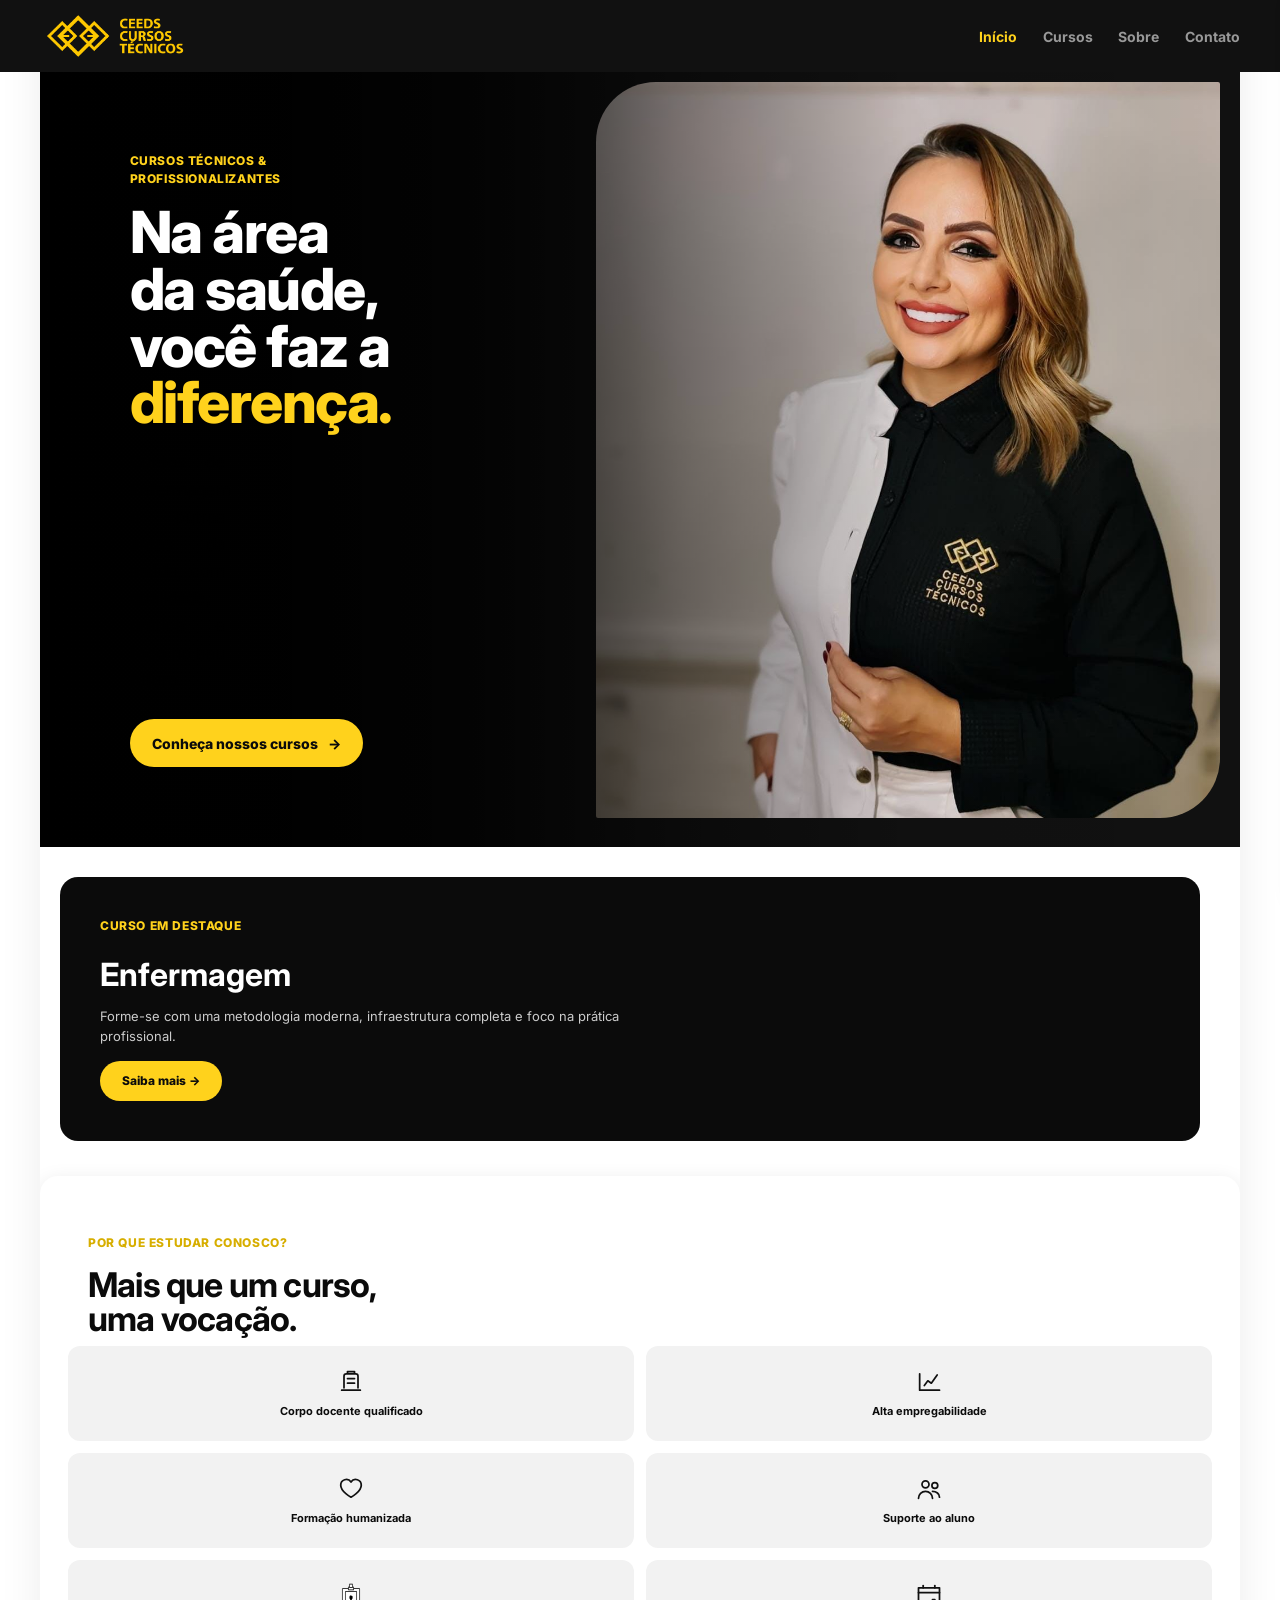
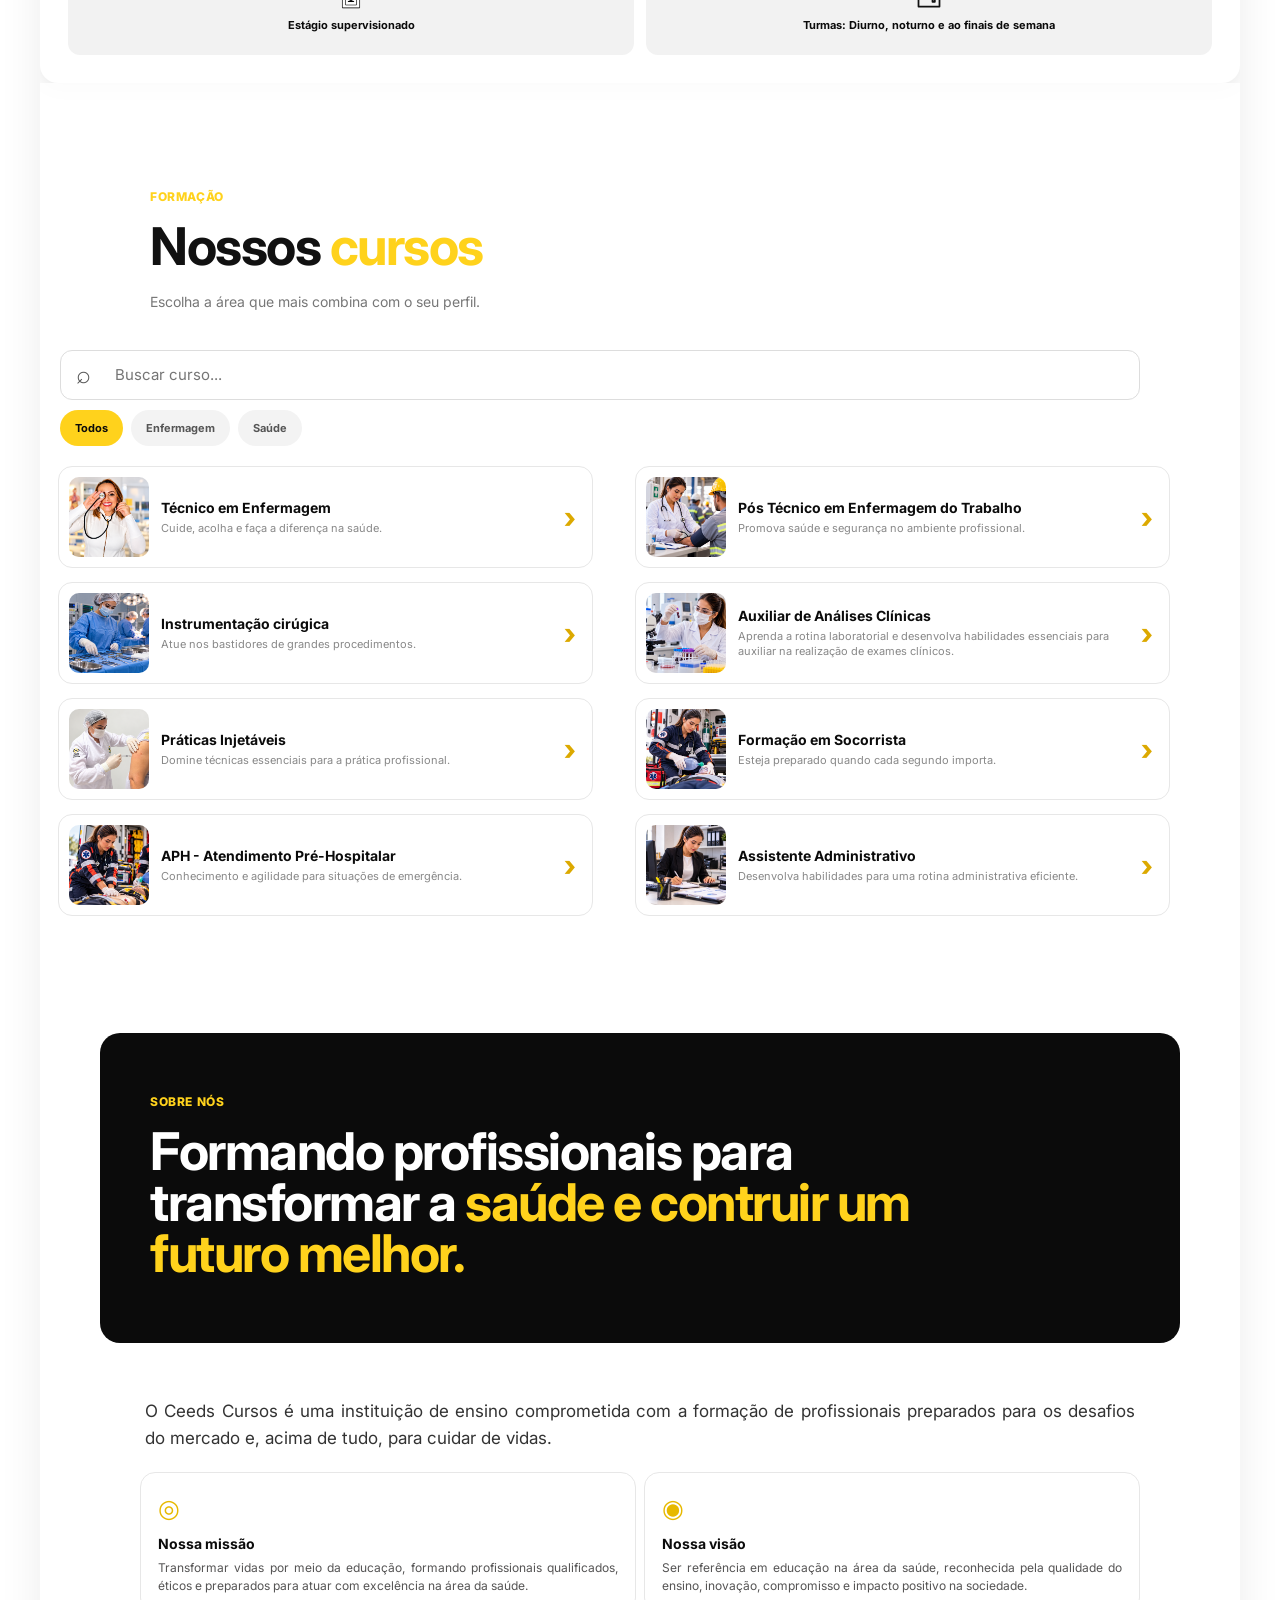
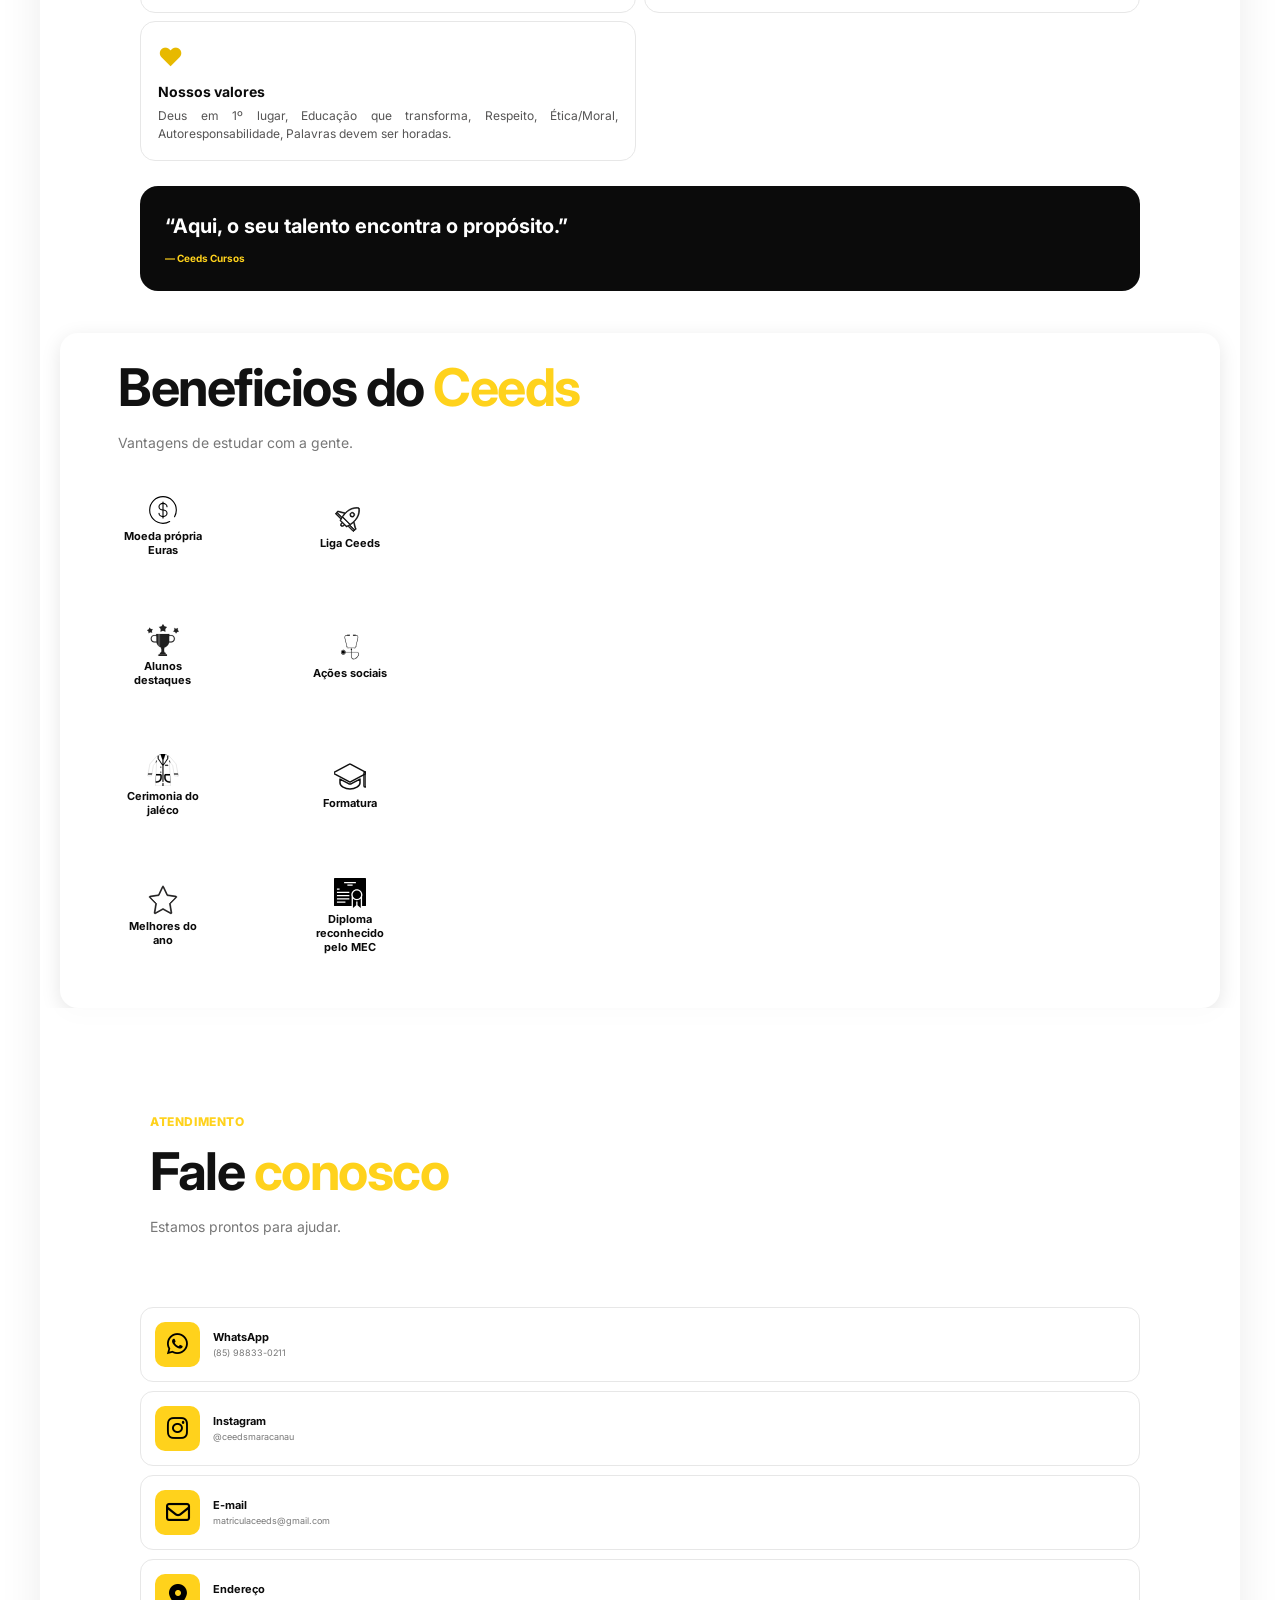
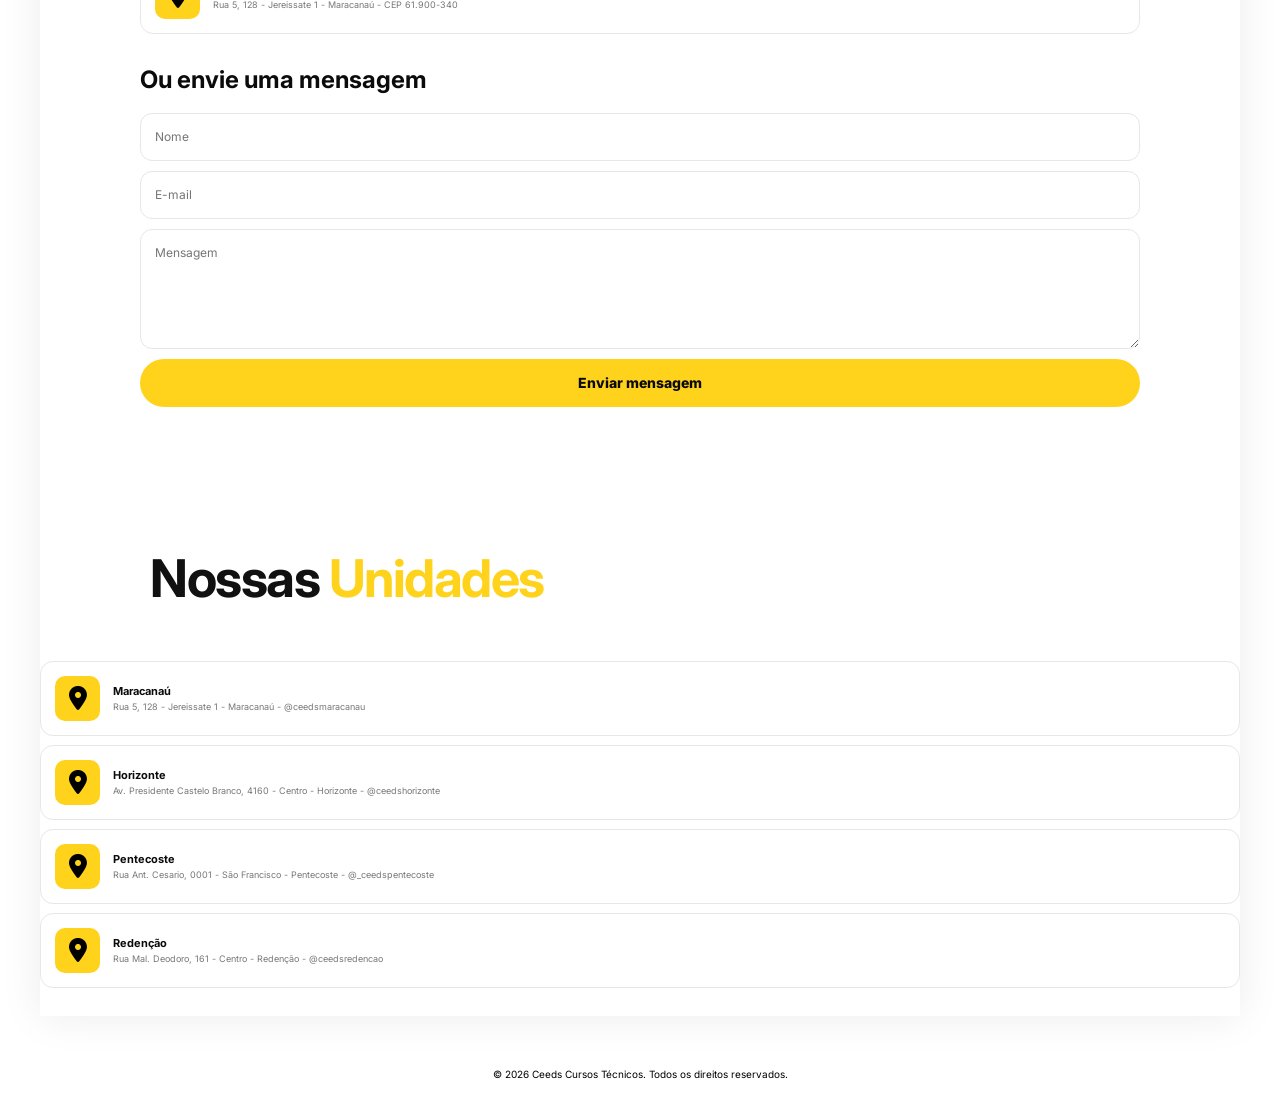
==== commit 28c7b89b: "Update index.html" ====
--- a/index.html
+++ b/index.html
@@ -1,4 +1,4 @@
-<!DOCTYPE html>
+  <!DOCTYPE html>
 <html lang="pt-BR">
 
 <head>
@@ -136,6 +136,59 @@
                             <path d="M3 20c0-3.3 2.7-6 6-6s6 2.7 6 6M15 14c3.3 0 6 2.2 6 5" />
                         </svg>
                         <b>Suporte ao aluno</b>
+                    </div>
+
+                    <div class="reason-item">
+                        <svg viewBox="0 0 1024 1024" class="icon" version="1.1" xmlns="http://www.w3.org/2000/svg"
+                            fill="#000000">
+                            <g id="SVGRepo_bgCarrier" stroke-width="0"></g>
+                            <g id="SVGRepo_tracerCarrier" stroke-linecap="round" stroke-linejoin="round"></g>
+                            <g id="SVGRepo_iconCarrier">
+                                <path
+                                    d="M817.49564 230.915833H207.052138c-13.220407 0-23.933319 15.667493-23.933319 34.990258v656.730286c0 19.323788 10.712912 34.989233 23.933319 34.989233h610.443502c13.217336 0 23.933319-15.666469 23.93332-34.989233V265.907114c0-19.323788-10.715984-34.991281-23.93332-34.991281z"
+                                    fill="#ffffff"></path>
+                                <path
+                                    d="M815.546163 253.387045c1.305454 1.675076 3.41261 5.990753 3.41261 12.520069V922.636377c0 6.529317-2.107156 10.843969-3.41261 12.519046H209.000592c-1.305454-1.675076-3.410562-5.989729-3.410562-12.519046V265.907114c0-6.530341 2.106132-10.844993 3.411586-12.520069h606.544547m1.949477-22.471212H207.052138c-13.220407 0-23.933319 15.667493-23.933319 34.991281V922.636377c0 19.322764 10.712912 34.989233 23.933319 34.989233h610.442479c13.217336 0 23.934343-15.666469 23.934343-34.989233V265.907114c0-19.323788-10.715984-34.991281-23.93332-34.991281z"
+                                    fill="#000000"></path>
+                                <path
+                                    d="M702.991473 332.188331H321.556306c-13.872622 0-25.114883 11.201305-25.114883 25.017614v469.538452c0 13.815285 11.242261 25.01659 25.114883 25.01659h381.435167c13.869551 0 25.114883-11.200282 25.114883-25.01659V357.205945c0.001024-13.815285-11.245333-25.017614-25.114883-25.017614z"
+                                    fill="#FFFFFF"></path>
+                                <path
+                                    d="M702.991473 354.659542c1.459037 0 2.644696 1.142656 2.644696 2.546403v469.538452c0 1.403747-1.186683 2.545379-2.644696 2.545379H321.556306c-1.458013 0-2.643672-1.141632-2.643672-2.545379V357.205945c0-1.403747 1.185659-2.546403 2.643672-2.546403h381.435167m0-22.470187H321.556306c-13.872622 0-25.113859 11.201305-25.11386 25.01659v469.538452c0 13.815285 11.241237 25.01659 25.11386 25.01659H702.992497c13.869551 0 25.114883-11.201305 25.114883-25.01659V357.205945c0-13.815285-11.246356-25.01659-25.115907-25.01659z"
+                                    fill="#000000"></path>
+                                <path
+                                    d="M540.954453 731.967428l-6.096213-0.010239-9.610188 0.056313-129.898283-0.232421 0.010239-6.254916s-2.756299-34.945206 48.716463-43.797719c0 0 39.179996-5.21772 41.942439-15.984897 0 0 1.49692-1.195898 0.415697-13.708801-2.303742-26.641496-19.710816-39.206617-26.743884-49.403491-7.033068-10.197898-7.599277-21.950054-7.599277-21.950053 0.005119-2.936503 1.237877-4.011583 3.286672-5.893484 2.531045-2.329339 1.777465-4.810213 1.29931-7.436479-1.819444-9.972643-1.952549-25.989281-0.189419-36.018238 0.41365-11.946694 11.398915-21.524117 11.398916-21.524118 2.061081-1.741629 4.126258-3.659366 5.575055-5.960036 0.405459-0.640952 0.778153-1.329003 0.998288-2.05801 0.831395-2.748108-1.961764-4.773353-1.395555-7.697569 0.511943-2.636505 5.032396-2.758347 7.76617-2.897596 6.157646-0.312285 12.347033-0.543683 18.493417-0.061433 46.003168 3.609196 61.099333 20.573952 61.099333 20.573952 3.574384 4.295199 5.9242 9.544659 7.33409 14.923128 0.422865 1.6075 0.784296 3.249812 0.978835 4.902363 1.419105 8.242277 1.398627 16.835746 0.937878 25.161982-0.220135 3.969603-0.688051 7.87675-1.277808 11.804374-0.309213 2.054938-0.155631 3.96858 1.215351 5.613963 1.146752 1.376102 2.457325 2.339578 3.017391 4.146736 0.263139 0.844705 0.329691 1.756987 0.327643 2.636505 0 0-0.608188 11.750108-7.677092 21.922408s-24.522054 22.674964-26.919993 49.30827c-1.126274 12.508807 0.367575 13.709824 0.367575 13.709824 2.722511 10.777417 41.884077 16.135409 41.884077 16.135409 52.015422 9.742269 48.557762 43.971779 48.557761 43.971779l-0.011263 6.253892-34.256131-0.061433 5.397923-0.063481-4.609531-0.009215-9.55285-0.016382-45.183036-0.080887z"
+                                    fill="#000000"></path>
+                                <path d="M416.159214 183.617451h192.231398v102.621978H416.159214z" fill="#FFFFFF">
+                                </path>
+                                <path
+                                    d="M608.388564 297.471451H416.160238c-6.204745 0-11.235094-5.025229-11.235094-11.235093V183.615403c0-6.209864 5.030349-11.235094 11.235094-11.235094h192.228326c6.204745 0 11.235094 5.025229 11.235094 11.235094v102.619931c0 6.210888-5.030349 11.236118-11.235094 11.236117z m-180.992208-22.471211H597.153471v-80.149743H427.396356v80.149743z"
+                                    fill="#000000"></path>
+                                <path d="M460.564097 78.65999h103.420609v126.84301H460.564097z" fill="#FFFFFF"></path>
+                                <path
+                                    d="M563.98573 216.740141H460.564097c-6.204745 0-11.235094-5.025229-11.235094-11.235094V78.657942c0-6.209864 5.030349-11.235094 11.235094-11.235093h103.421633c6.204745 0 11.235094 5.025229 11.235093 11.235093v126.846082c0 6.210888-5.031372 11.236118-11.235093 11.236117z m-92.18654-22.471211h80.950422V89.893036H471.79919v104.375894z"
+                                    fill="#000000"></path>
+                            </g>
+                        </svg>
+                        <b>Estágio supervisionado</b>
+                    </div>
+
+                    <div class="reason-item">
+                        <svg viewBox="0 0 24 24" xmlns="http://www.w3.org/2000/svg"
+                            aria-labelledby="calendarEventIconTitle" stroke="#000000" stroke-width="1"
+                            stroke-linecap="square" stroke-linejoin="miter" fill="none" color="#000000">
+                            <g id="SVGRepo_bgCarrier" stroke-width="0"></g>
+                            <g id="SVGRepo_tracerCarrier" stroke-linecap="round" stroke-linejoin="round"></g>
+                            <g id="SVGRepo_iconCarrier">
+                                <title id="calendarEventIconTitle">Calendar event</title>
+                                <path d="M3 5H21V21H3V5Z"></path>
+                                <path d="M21 9H3"></path>
+                                <path d="M7 5V3"></path>
+                                <path d="M17 5V3"></path>
+                                <rect x="15" y="15" width="2" height="2"></rect>
+                            </g>
+                        </svg>
+                        <b>Turmas: Diurno, noturno e ao finais de semana</b>
                     </div>
                 </div>
             </div>
@@ -624,6 +677,47 @@
 
                 </form>
             </div>
+
+            <!-- Unidades -->
+            <div class="page-header">
+                <h1>Nossas <em>Unidades</em></h1>
+            </div>
+
+            <div class="contact-list" id="unidades">
+
+                <a>
+                    <span><i class="fa-solid fa-location-dot"></i></span>
+                    <div>
+                        <b>Maracanaú</b>
+                        <small>Rua 5, 128 - Jereissate 1 - Maracanaú - @ceedsmaracanau</small>
+                    </div>
+                </a>
+
+                <a>
+                    <span><i class="fa-solid fa-location-dot"></i></span>
+                    <div>
+                        <b>Horizonte</b>
+                        <small>Av. Presidente Castelo Branco, 4160 - Centro - Horizonte - @ceedshorizonte</small>
+
+                    </div>
+                </a>
+
+                <a>
+                    <span><i class="fa-solid fa-location-dot"></i></span>
+                    <div>
+                        <b>Pentecoste</b>
+                        <small>Rua Ant. Cesario, 0001 - São Francisco - Pentecoste - @_ceedspentecoste</small>
+                    </div>
+                </a>
+
+                <a>
+                    <span><i class="fa-solid fa-location-dot"></i></span>
+                    <div>
+                        <b>Redenção</b>
+                        <small>Rua Mal. Deodoro, 161 - Centro - Redenção - @ceedsredencao</small>
+                    </div>
+                </a>
+            </div>
         </section>
     </main>
 
@@ -781,4 +875,4 @@
 
 </body>
 
-</html>+</html>
--- a/style.css
+++ b/style.css
@@ -34,7 +34,7 @@
     min-width: 0;
     overflow-x: hidden;
     font-family: "Inter", Arial, sans-serif;
-    background: #e9e9e9;
+    background: #ffffffd8;
     color: var(--black);
     line-height: 1.5;
 }
@@ -75,7 +75,7 @@
     max-width: 1200px;
     min-height: 100vh;
     margin: 0 auto;
-    background: #f5e2d0d8;
+    background: #ffffffd8;
     overflow: hidden;
 }
 
@@ -83,7 +83,7 @@
     width: 100%;
     min-height: 100vh;
     margin: 0;
-    background: #f5e2d0d8;
+    background: #ffffffd8;
 }
 
 .content {
@@ -1543,4 +1543,4 @@
     main {
         box-shadow: 0 0 40px rgba(0, 0, 0, .08);
     }
-}+}
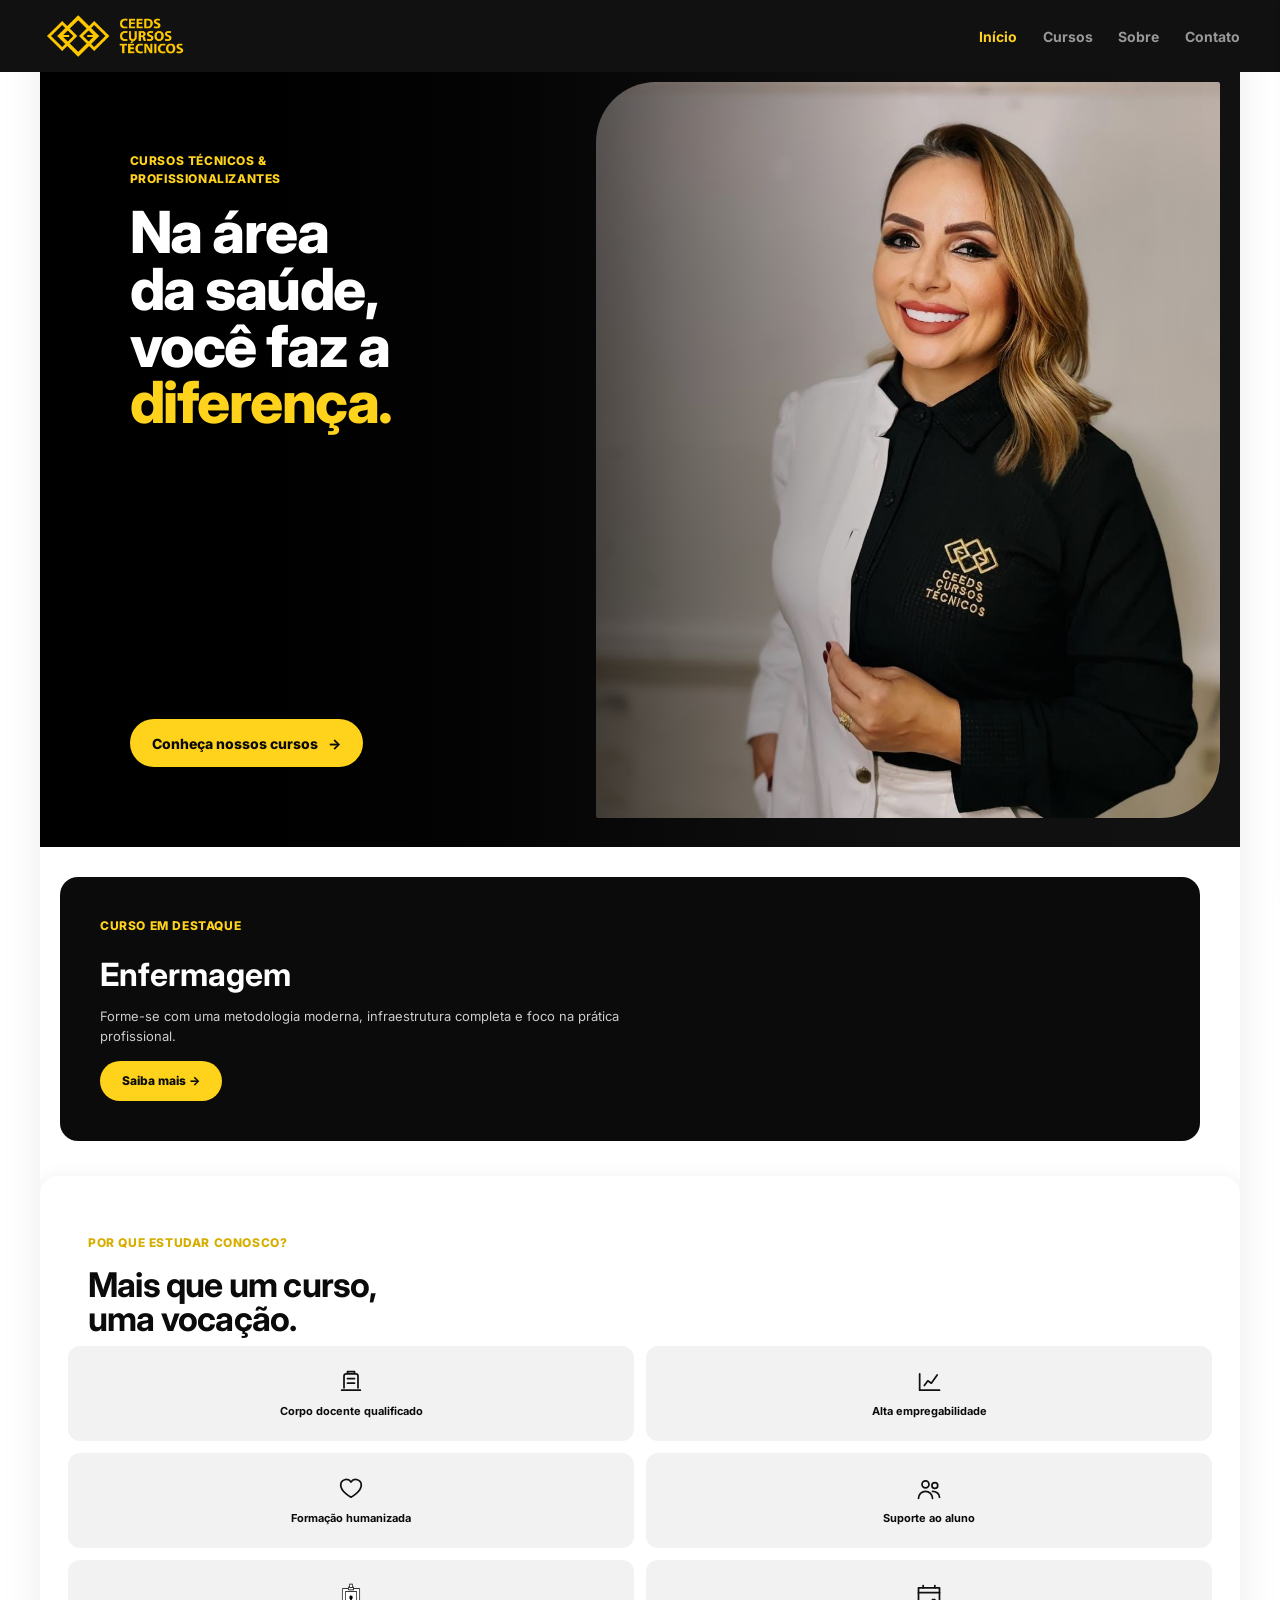
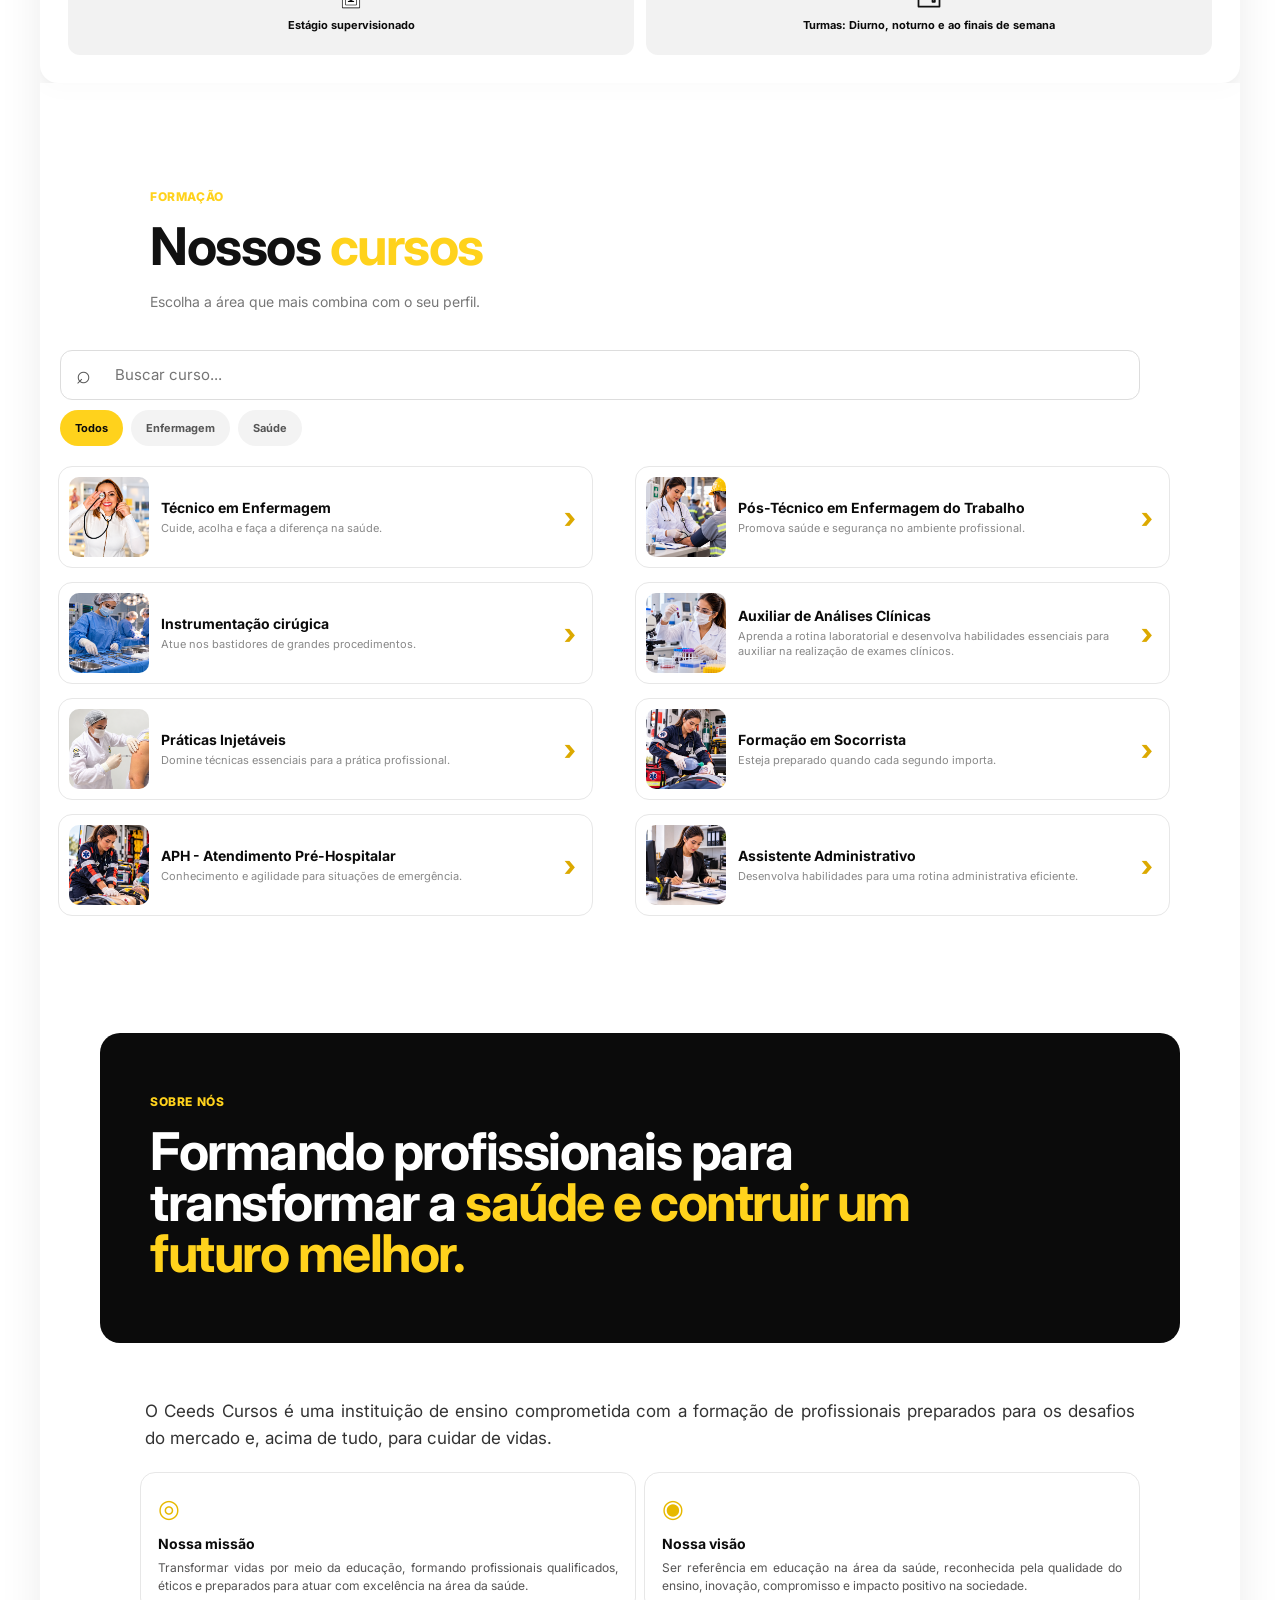
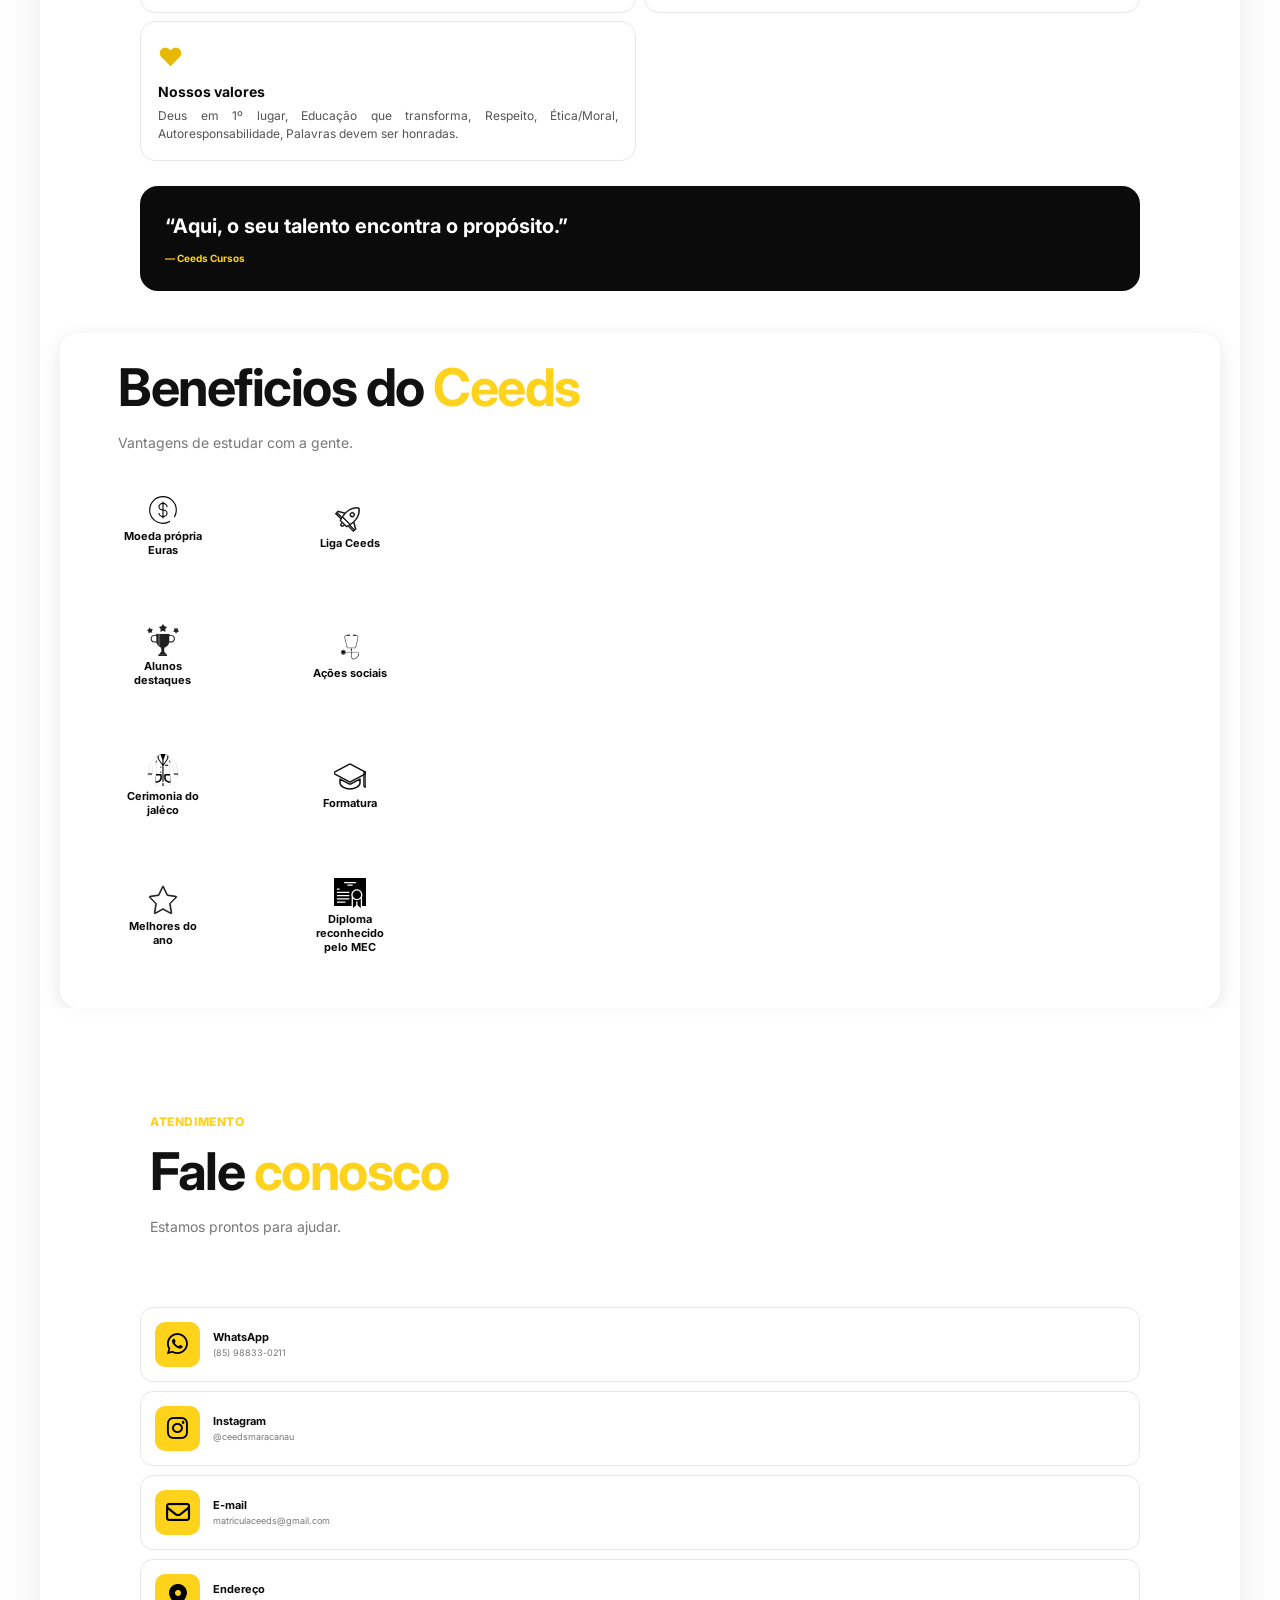
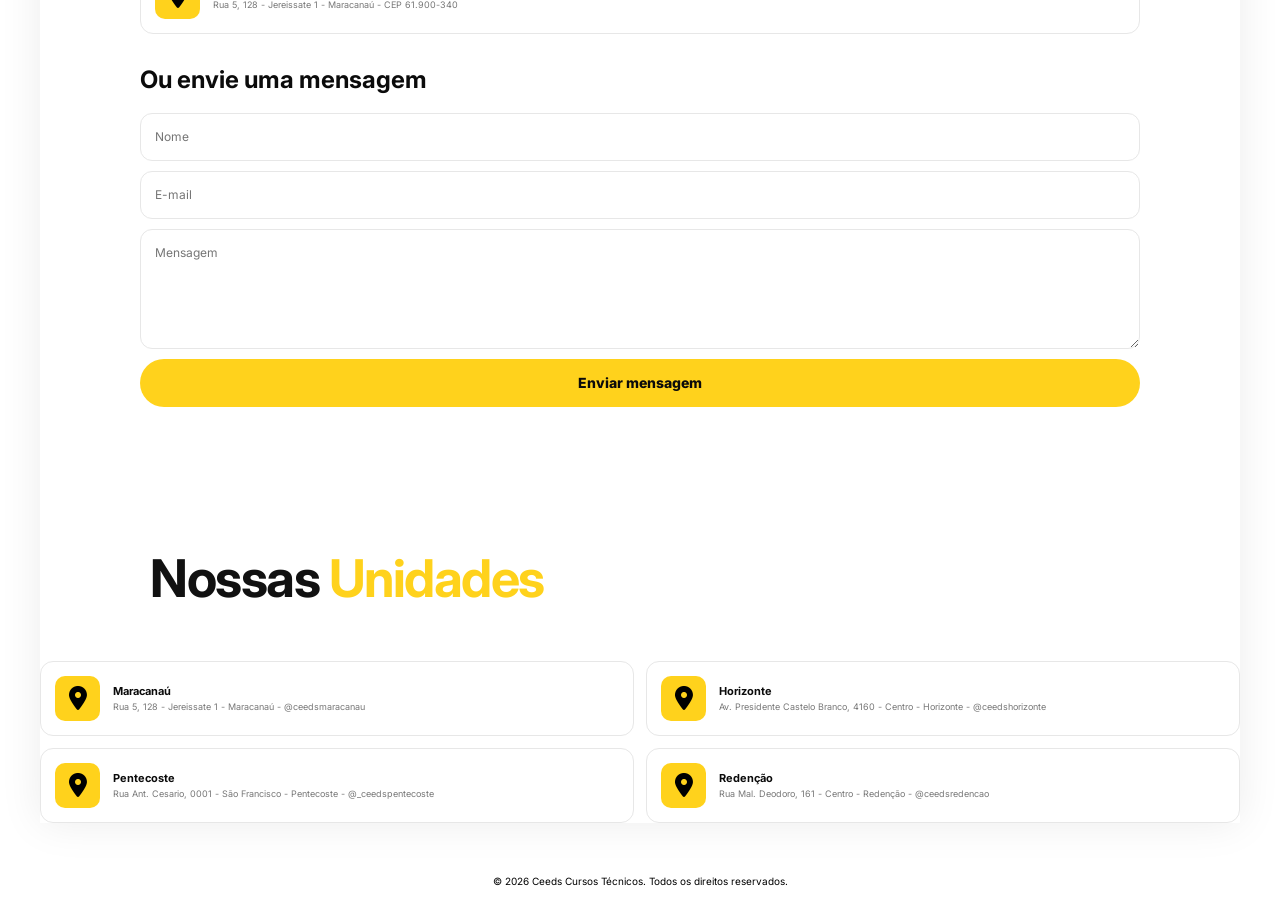
==== commit cb5c9cac: "Update fmt.Println to print 'Goodbye World'" ====
--- a/index.html
+++ b/index.html
@@ -230,7 +230,7 @@
                     <img src="img/postecnico.png">
 
                     <div class="course-info">
-                        <h3>Pós Técnico em Enfermagem do Trabalho</h3>
+                        <h3>Pós-Técnico em Enfermagem do Trabalho</h3>
                         <p>Promova saúde e segurança no ambiente profissional.</p>
                     </div>
                     <b>›</b>
@@ -325,7 +325,7 @@
                     <div><span>♥</span>
                         <h3>Nossos valores</h3>
                         <p>Deus em 1º lugar, Educação que transforma, Respeito, Ética/Moral, Autoresponsabilidade,
-                            Palavras devem ser horadas.</p>
+                            Palavras devem ser honradas.</p>
                     </div>
                 </div>
 
--- a/style.css
+++ b/style.css
@@ -539,7 +539,7 @@
 }
 
 .hero-content p {
-    max-width: 95px;
+    max-width: 100px;
     text-align: justify;
     color: #000000;
     font-size: clamp(14px, 1.5vw, 17px);
@@ -911,6 +911,14 @@
     font-size: 22px;
 }
 
+
+#unidades{
+    margin:0;
+    display: grid;
+    grid-template-columns: repeat(2, minmax(0, 1fr));
+    gap: 12px;
+   
+}
 /* ================= DETALHE DO CURSO ================= */
 
 .detail-cover {
